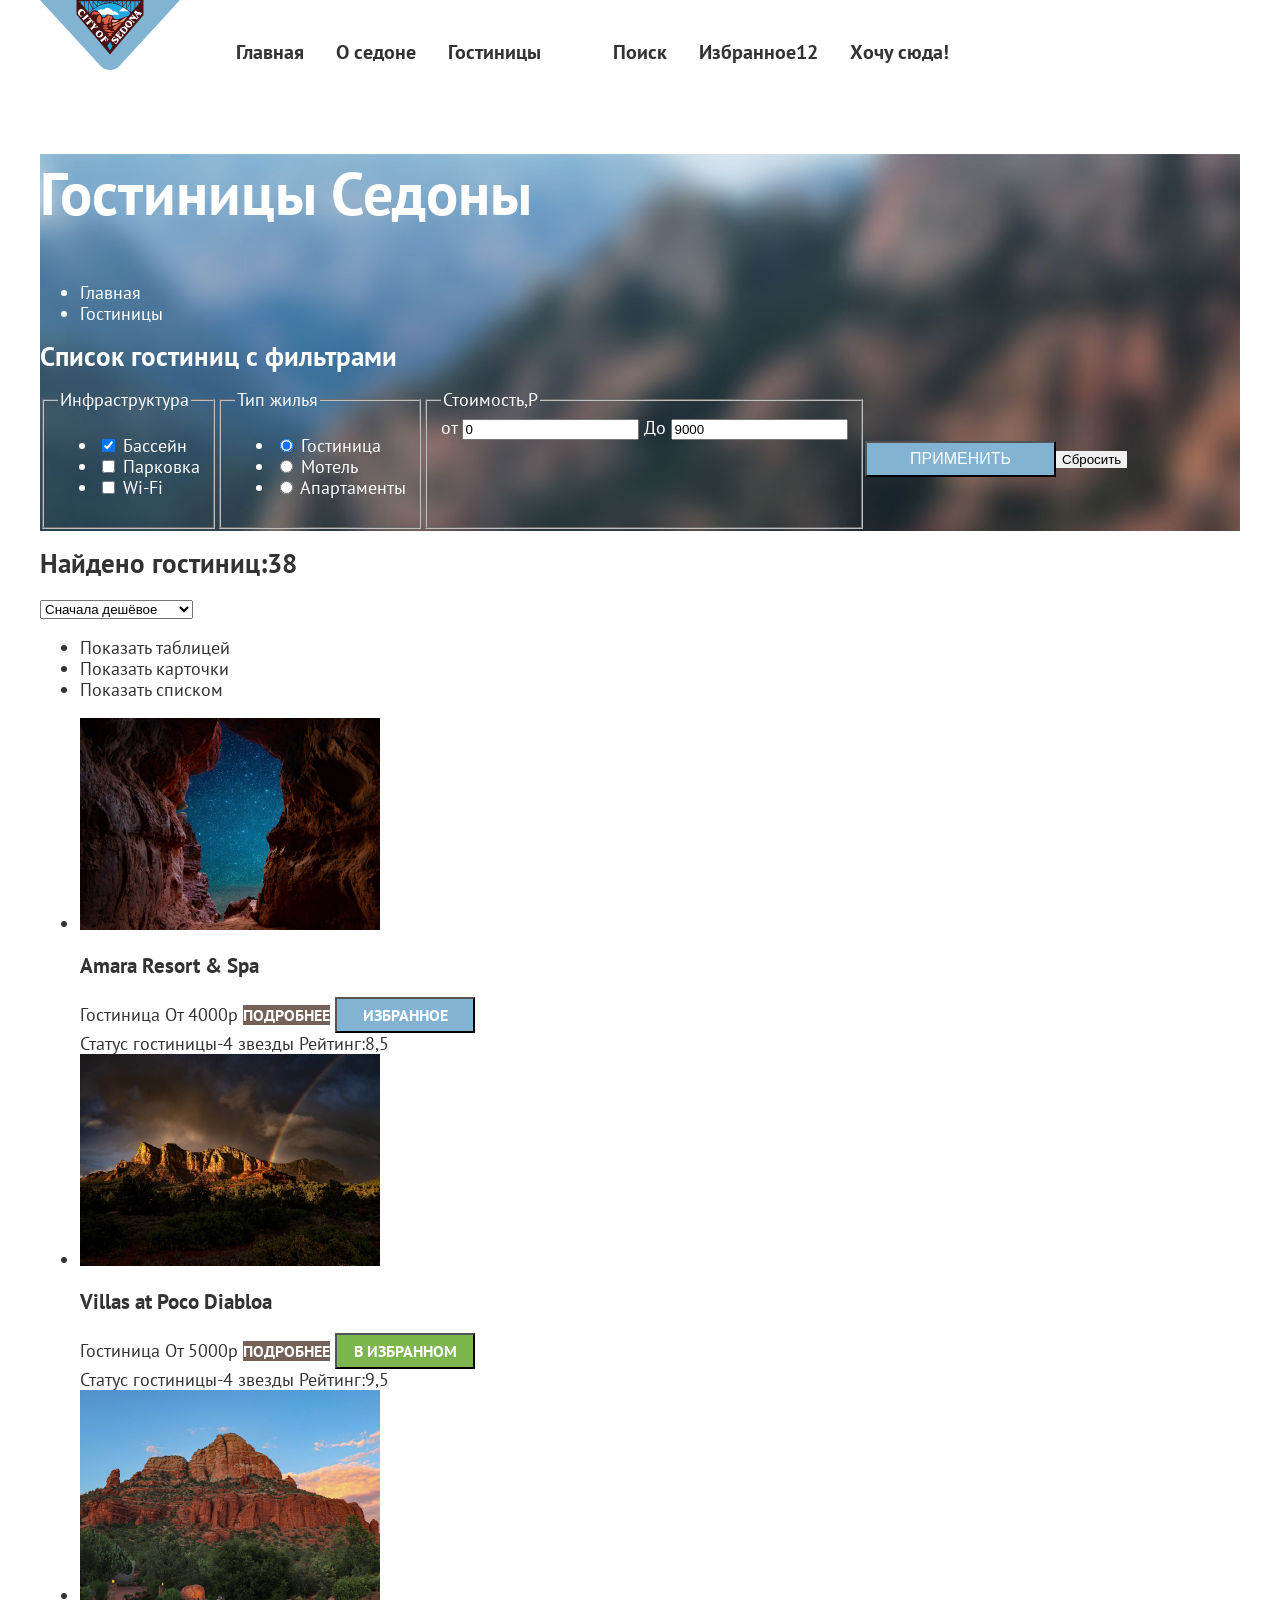
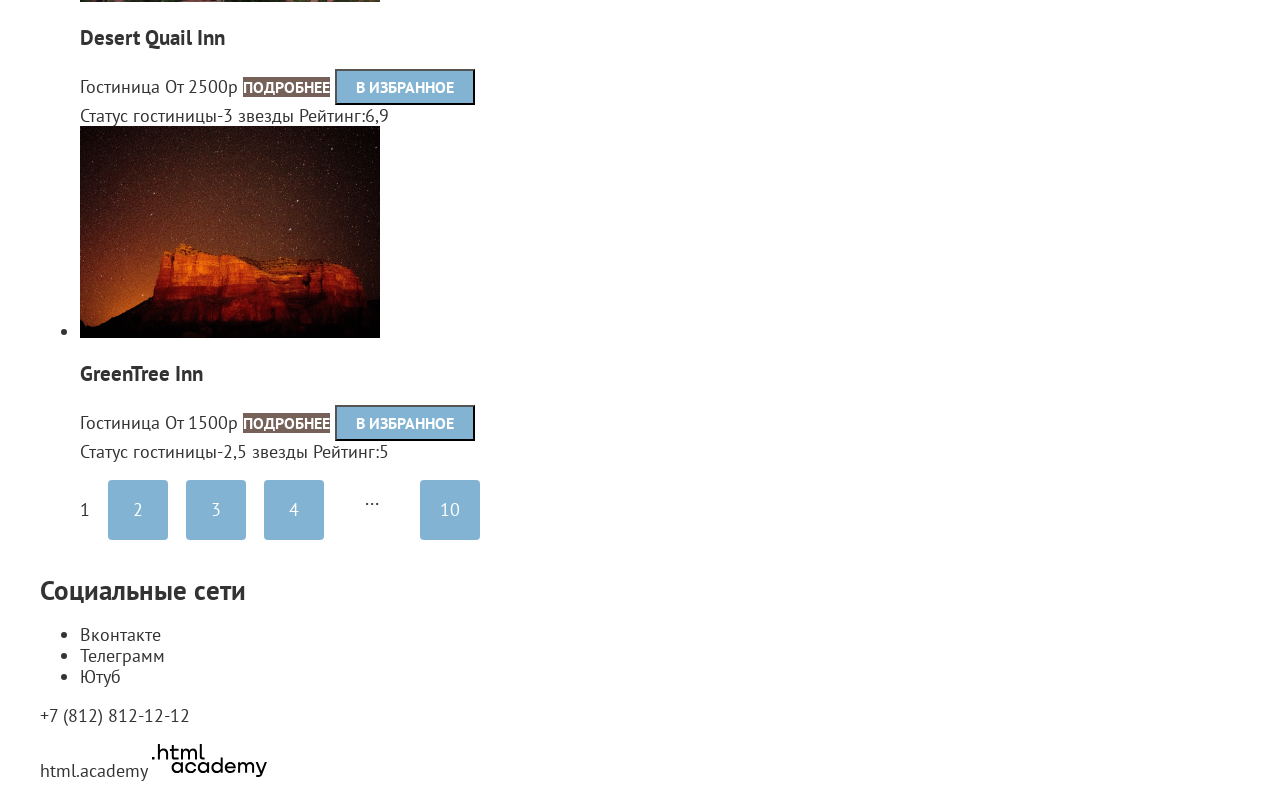
==== catalog.html @ 5d8dec40 "Add files via upload" ====
<!DOCTYPE html>
<html lang="ru">
  <head>
    <meta charset="utf-8">
    <title>HTML Academy: Седона</title>
    <link rel="stylesheet" href="styles/styles.css">
  </head>
  <body>
     <div class="page-container">
    <header class="page-header">
        <nav class="navigation">
        <a class="logo-Sedona" href="index.html">
        <img src="images/logo-Sedona.svg" width="140" height="70" alt="Логотип Седоны">
        </a>
        <ul class="navigation-list">
          <li class="navigation-iterm">
            <a class="navigation-link" href="index.html">Главная</a>
          </li>
          <li class="navigation-iterm">
            <a class="navigation-link" href="about.html">О седоне</a>
          </li>
          <li class="navigation-iterm">
            <a class="navigation-link" href="catalog.html">Гостиницы</a>
          </li>
        </ul>
        <ul class="navigation-list">
          <li class="navigation-iterm">
            <a class="navigation-link" href="#">
              <span class="visually-hidden">Поиск</span>
            </a>
          </li>
          <li class="navigation-iterm">
            <a class="navigation-link" href="#">
              <span class="visually-hidden">Избранное12</span>
            </a>
          </li>
          <li class="navigation-iterm">
            <a href="#" class="button">Хочу сюда!</a>
          </li>
        </ul>
      </nav>
    </header>
    <main class="main-inner main-container">
        <header class="header-inner">
        <section class="catalog-services">
        <h1 class="inner-header-title">Гостиницы Седоны</h1>
        <ul class="breadcrumbs">
          <li class="breadcrumbs-iterm">
            <a class="breadcrumbs-link" href="index.html">
              <span class="visually hidden">Главная</span>
            </a>
          </li>
          <li class="breadcrumbs-iterm">
            <a class="breadcrumbs-link">Гостиницы
            </a>
          </li>
        </ul>
        <h2 class="visually hidden">Список гостиниц с фильтрами</h2>
        <form class="catalog-filters" action="https://echo.htmlacademy.ru/" method="get">
          <fieldset class="catalog-filter-group">
            <legend class="catalog-filer-title">Инфраструктура
            </legend>
            <ul class="catalog-filter-list">
              <li class="catalog-filter-item">
                <label class="control">
                  <input class="control-input" type="checkbox" name="Бассейн" checked>
                  Бассейн
                </label>
              </li>
              <li class="catalog-filter-item">
                <label class="control">
                  <input class="control-input" type="checkbox" name="Парковка">
                  Парковка
                </label>
              </li>
              <li class="catalog-filter-item">
                <label class="control">
                  <input class="control-input" type="checkbox" name="Wi-Fi">
                  Wi-Fi
                </label>
              </li>
            </ul>
          </fieldset>
          <fieldset class="catalog-filter group">
            <legend class="catalog-filer-title">Тип жилья
            </legend>
            <ul class="catalog-filter-list">
              <li class="catalog-filter-item">
                <label class="control">
                  <input class="control-input" type="radio" name="product-group" value="Hotel" checked>
                  Гостиница
                </label>
              </li>
              <li class="catalog-filter-item">
                <label class="control">
                  <input class="control-input" type="radio" name="product-group" value="Motel">
                  Мотель
                </label>
              </li>
              <li class="catalog-filter-item">
                <label class="control">
                  <input class="control-input" type="radio" name="product-group" value="Appart">
                  Апартаменты
                </label>
              </li>
            </ul>
          </fieldset>
          <fieldset class="catalog-filter-group">
            <legend class="catalog-filter-title">Стоимость,Р
            </legend>
            <label class="price-from">от</label>
            <input class="control-input" type="number" name="price-from" id="price-from" value="0">
            <label class="price-to">До</label>
            <input class="control-input" type="number" name="price to" id="price-to" value="9000">
          </fieldset>
          <button class="button-submit" type="submit">Применить</button>
          <button class="button-reset" type="reset">Сбросить</button>
        </form>
        </header>

      </section>
       <section class="name-hotels">
        <h2>Найдено гостиниц:38</h2>
        <select class="select-control">
          <option value="сheap">Сначала дешёвое</option>
          <option value="expensive">Сначала дорогое</option>
          <option value="popular">Сначала популярное</option>
        </select>
        <ul class="sorting-product">
          <li class="sort-product-item">
            <a href="catalog.html?view=tile" class="sort-titlet-button">
              <span class="visually-hidden">Показать таблицей
              </span>
            </a>
          </li>
          <li class="sort-list-item">
            <a href="catalog.html?view=card" class="sort-card-button">
              <span class="visually-hidden">Показать карточки</span>
            </a>
          </li>
          <li class="sort-list-item">
            <a href="catalog.html?view=list" class="sort-list-button">
              <span class="visually-hidden">Показать списком</span>
            </a>
          </li>
        </ul>
        <ul class="seaching-list">
          <li class="hotel-list">
            <a href="#" class="hotel-card-image-link">
              <img src="images/amara-resort-spa.jpg" width="300" height="212" alt="Amara Resort & Spa">
              <h3 class="hotel-name">Amara Resort & Spa</h3>
            </a>
            <span class="type">Гостиница</span>
            <span class="price">От 4000р</span>
            <a href="#" class="button-brown">Подробнее</a>
            <button class="button-blue" type="button">Избранное</button>
            <div class="hotel-card-rating">
              <span class="visually-hidden">Статус гостиницы-4 звезды</span>
              <span class="grade">Рейтинг:8,5</span>
            </div>
          </li>
          <li class="hotel-list">
            <a href="#" class="hotel-image-link">
             <img src="images/villas-at-poco.jpg" width="300" height="212" alt="Villas at Poco Diabloa">
              <h3 class="hotel-name">Villas at Poco Diabloa</h3>
            </a>
            <span class="type">Гостиница</span>
            <span class="price">От 5000р</span>
            <a href="#" class="button-brown">Подробнее</a>
            <button class="button-green" type="button">В избранном</button>
            <div class="hotel-card-rating">
              <span class="visually-hidden">Статус гостиницы-4 звезды</span>
              <span class="grade">Рейтинг:9,5</span>
            </div>
          </li>
          <li class="hotel-list">
            <a href="#" class="hotel-image-link">
              <img src="images/desert-quail.jpg" width="300" height="212" alt="Desert Quail Inn">
              <h3 class="hotel-name">Desert Quail Inn</h3>
            </a>
            <span class="type">Гостиница</span>
            <span class="price">От 2500р</span>
            <a href="#" class="button-brown">Подробнее</a>
            <button class="button-blue" type="button">В избранноe</button>
            <div class="hotel-rating">
              <span class="visually-hidden">Статус гостиницы-3 звезды</span>
              <span class="grade">Рейтинг:6,9</span>
            </div>
          </li>
          <li class="hotel-list">
            <a href="#" class="hotel-image-link">
              <img src="images/greentree.jpg" width="300" height="212" alt="GreenTree Inn">
              <h3 class="hotel-card-name">GreenTree Inn</h3>
            </a>
            <span class="type">Гостиница</span>
            <span class="price">От 1500р</span>
            <a href="#" class="button-brown">Подробнее</a>
            <button class="button-blue" type="button">В избранноe</button>
            <div class="hotel-rating">
              <span class="visually-hidden">Статус гостиницы-2,5 звезды</span>
              <span class="grade">Рейтинг:5</span>
            </div>
          </li>
        </ul>
        <ul class="pagination">
          <li class="pagination-item">
            <a href="#" class="pagination-current">1</a>
          <li class="pagination-item">
            <a href="#" class="pagination-link">2</a>
          </li>
          <li class="pagination-item">
            <a href="#" class="pagination-link">3</a>
          </li>
          <li class="pagination-_item">
            <a href="#" class="pagination-link">4</a>
          </li>
          <li class="pagination-item">
              <span class="pagination-dots">
                ...
              </span>
           <li class="pagination-item">
            <a href="#" class="pagination-link">10</a>
          </li>
        </ul>
      </section>
    </main>
    <footer>
      <section class="social-media">
        <h2 class="visually-hidden">Социальные сети</h2>
        <ul class="social-media-list">
          <li class="social-media-item">
            <a class="button" href="https://vk.com/htmlacademy">
              <span class="visually-hidden">Вконтакте</span>
            </a>
          </li>
          <li class="social-media-item">
            <a class="button" href="https://t.me/htmlacademy">
              <span class="visually-hidden">Телеграмм</span>
            </a>
          </li>
          <li class="social-media-item">
            <a class="button" href="https://www.youtube.com/user/htmlacademyru">
              <span class="visually-hidden">Ютуб</span>
            </a>
          </li>
        </ul>
      </section>
      <a class="phone-number" href="tel:78128121212"> +7 (812) 812-12-12</a>
      <p class="html-academy">
        <a class="htmlacademy-link" href="https://htmlacademy.ru/intensive/htmlcss">html.academy</a>
        <img class="html-academy-logo" src="images/logo-htmlacademy.svg" width="115" height="33" alt="Логотип Академии">
      </p>
       </footer>
    </div>
  </body>
</html>
---- styles/styles.css ----
@font-face {
  font-family: "PT Sans";
  font-style: normal;
  font-weight: 400;
  src: url("../fonts/ptsans-400.woff2") format("woff2");
  font-display: swap;
}

@font-face {
  font-family: "PT Sans";
  font-style: normal;
  font-weight: 700;
  src: url("../fonts/ptsans-700.woff2") format("woff2");
  font-display: swap;
}

html {
  height: 100%;
}

body {
  font-family: "PT Sans", sans-serif;
  font-size: 18px;
  line-height: 21px;
  background-color: #ffffff;
  color: #333333;
  margin: 0;
  display: flex;
  flex-direction: column;
  min-height: 100%;
}

.main-container{
  flex-grow: 1;
}

.page-container {
  display: flex;
  flex-direction: column;
  min-height: 100%;
  width: 1200px;
  margin: 0 auto;
}
.hero-page {
  background-color: #ffffff;
  color: #333333;
  background-position: center;
  padding: 0 70px;
  display: flex;
}

.navigation{
  font-family: "PT Sans", sans-serif;
  font-size: 20px;
  line-height: 24px;
  font-weight: 700;
  color: #333333;
  display: flex;
  width:1200px;
  margin:0 auto;

}


.navigation-list{
display: flex;
list-style:none;
}

.navigation-iterm{
  padding: 20px 16px;

}
.navigation-user{
 display: flex;
  list-style:none;
  width: 340px;
  margin-left: auto;
}


.page-welcome {
  padding-top: 5px;
  min-height: 485px;
  background-image: url("../images/divider.svg"), url("../images/index-background.jpg");
  text-align: center;
  background-repeat: no-repeat, no-repeat;
  background-size: 100% auto, cover;
  background-color:#2d658a;
  background-position: bottom;


}

.advanteges-head {
  font-family: "PT Sans";
  font-size: 30px;
  line-height: 36px;
  font-weight: 700;
  text-align: center;
  text-transform: uppercase;
  color: #333333
}

.advantages-reasons {
  font-family: "PT Sans";
  font-weight: 400;
  font-size: 22px;
  line-height: 26px;
  text-align: center;
  color: #333333
}

.advanteges-item {
  background-color: #68a2ca4d;
  color: #333333;
  display: flex;
  text-align:center;

  list-style: none
}

.advanteges-description {
  font-family: "PT Sans";
  font-weight: 700;
  font-size: 24px;
  line-height: 28px;
  text-transform: uppercase;
  color: #333333
}

.advanteges-description-text {
  font-family: "PT Sans";
  font-weight: 400;
  font-size: 18px;
  line-height: 21px;
  color: #333333;
}

.advanteges-title {
  font-family: "PT Sans";
  font-weight: 700;
  font-size: 24px;
  line-height: 28px;
  color: #ffffff;
  text-transform: uppercase;

}

.advanteges-text {
  font-family: "PT Sans";
  font-weight: 400;
  font-size: 18px;
  line-height: 21px;
  color: #ffffff;

}

.services-list{
  display: flex;
  text-align: center;
  margin:0;
  padding:0;
  list-style: none;
  min-height: 400px;
}

.advanteges-item{
 text-align: center;
}

.advanteges-item-city {
  background-color: #82b3d3;
  color: #ffffff;
  display: flex;
  text-align: center;


}

.advanteges-item-bridge {
  background-color: #82b3d3;
  color: #ffffff;
  display:flex;

}

.advantages-bridge {
  font-family: "PT Sans";
  font-weight: 700;
  font-size: 24px;
  line-height: 28px;
  text-transform: uppercase;
  color: #ffffff;
}

.advantages-bridge-text {
  font-family: "PT Sans";
  font-weight: 400;
  font-size: 24px;
  line-height: 28px;
  color: #ffffff
}

.services-title {
  font-family: "PT Sans";
  font-weight: 700;
  font-size: 30px;
  line-height: 36px;
  text-transform: uppercase;
  text-align: center;
  color: #333333
}

.main-services {
  font-family: "PT Sans";
  font-weight: 400;
  font-size: 22px;
  line-height: 26px;
  text-align: center;
  color: #333333
}

.services-description {
  font-family: "PT Sans";
  font-weight: 700;
  font-size: 24px;
  line-height: 28px;
  text-transform: uppercase;
  color: #333333
}

.services-text {
  font-family: "PT Sans";
  font-weight: 400;
  font-size: 18px;
  line-height: 21px;
  color: #333333;
}

.services-item-house {
  background-color: #83b3d333;
}

.services-item-souvenirs {
  background-color: #83b3d333;
}

.searching-hotel {
  text-align: center;
}

.question {
  font-family: "PT Sans";
  font-weight: 700;
  font-size: 30px;
  line-height: 36px;
  text-transform: uppercase;
  color: #333333
}

.date {
  font-family: "PT Sans";
  font-weight: 400;
  font-size: 22px;
  line-height: 26px;
  text-align: center;
  color: #333333;
}

.button-seacrch-hotel {
  font-family: "PT Sans";
  font-weight: 700;
  font-size: 20px;
  line-height: 36px;
  width: 376px;
  height: 52px;
  text-transform: uppercase;
  background-color: #756157;
  color: #ffffff;
}

.subscribe-to-newsletter {
  background-image: url("../images/subscribe.jpg");
  background-color:#6d8ca0;
  color: #ffffff;
  background-repeat: no-repeat;
  background-size: cover;
  text-align:center;
  min-height: 415px;
  }

  .newsletter{
  font-size: 30px;
  line-height: 36px;
  font-weight: 700;
  text-transform: uppercase;
  color:#ffffff
  }

  .information{
  font-size: 22x;
  line-height: 26px;
  }

  .e-mail{
  font-family: inherit;
  line-height: 24px;
  width: 452px;
  height: 52px;
  }

.subsccribe-button {
  font-family: "PT Sans";
  text-align: center;
  padding: 8px 50px;
  font-weight: 700;
  font-size: 20px;
  line-height: 36px;
  width: 232px;
  height: 52px;
  text-transform: uppercase;
  background-color: #82B3D3;
  color: #ffffff;
}

.inner-header-title{
font-size: 60px;
line-height: 78px;

}

.catalog-filters {
  display:flex;
}

.header-inner {
  color: #ffffff;
  background-color: #615048;
  background-image: url("../images/inner-catalog.jpg");
  background-repeat: no-repeat;
  background-size: cover;
  min-height: 377px;

  .button-submit{
  background-color:#82b3d3;
  color:#ffffff;
  text-transform: uppercase;
  width:191px;
  height:36px;
  font-size:16px;
  line-height:20px;
  align-self: center;
  padding: 50 8px;
  }
.button-reset{
  border: none;
  align-self: center
}
}
.button-want {
  font-family: "PT Sans";
  text-align: center;
  font-weight: 700;
  font-size: 16px;
  line-height: 20px;
  text-transform: uppercase;
  background-color: #756157;
  color: #ffffff;

}

.button-brown {
  font-family: "PT Sans";
  text-align: center;
  font-weight: 700;
  font-size: 16px;
  line-height: 20px;
  width: 140px;
  height: 36px;
  text-transform: uppercase;
  background-color: #756157;
  color: #ffffff;
}

.button-blue {
  font-family: "PT Sans";
  text-align: center;
  font-weight: 700;
  font-size: 16px;
  line-height: 20px;
  width: 140px;
  height: 36px;
  text-transform: uppercase;
  background-color: #82B3D3;
  color: #ffffff;
}

.button-green {
  font-family: "PT Sans";
  text-align: center;
  font-weight: 700;
  font-size: 16px;
  line-height: 20px;
  width: 140px;
  height: 36px;
  text-transform: uppercase;
  background-color: #7DB54F;
  color: #ffffff;
}
.pagination {
  display: flex;
  width: 400px;
  justify-content: space-between;
  list-style:none;
}
.pagination-link {
  color: #ffffff;
  background-color: #82b3d3;
  text-decoration: none;
  text-align: center;
  width: 60px;
  height: 60px;
  display: block;
  box-sizing: border-box;
  line-height: 60px;
  border-radius:4px;

 }

 .pagination-current{
  background-color:f2f2f2;
  text-align: center;
  box-sizing: border-box;
  line-height: 60px;
  border-radius:4px;

 }

.pagination-dots {
  text-align: center;
  display: block;
  box-sizing: border-box;
  width: 60px;
  height: 60px;
  font-size: 20px;
  line-height:36px;
}

a {
  color: inherit;
  text-decoration: none
}
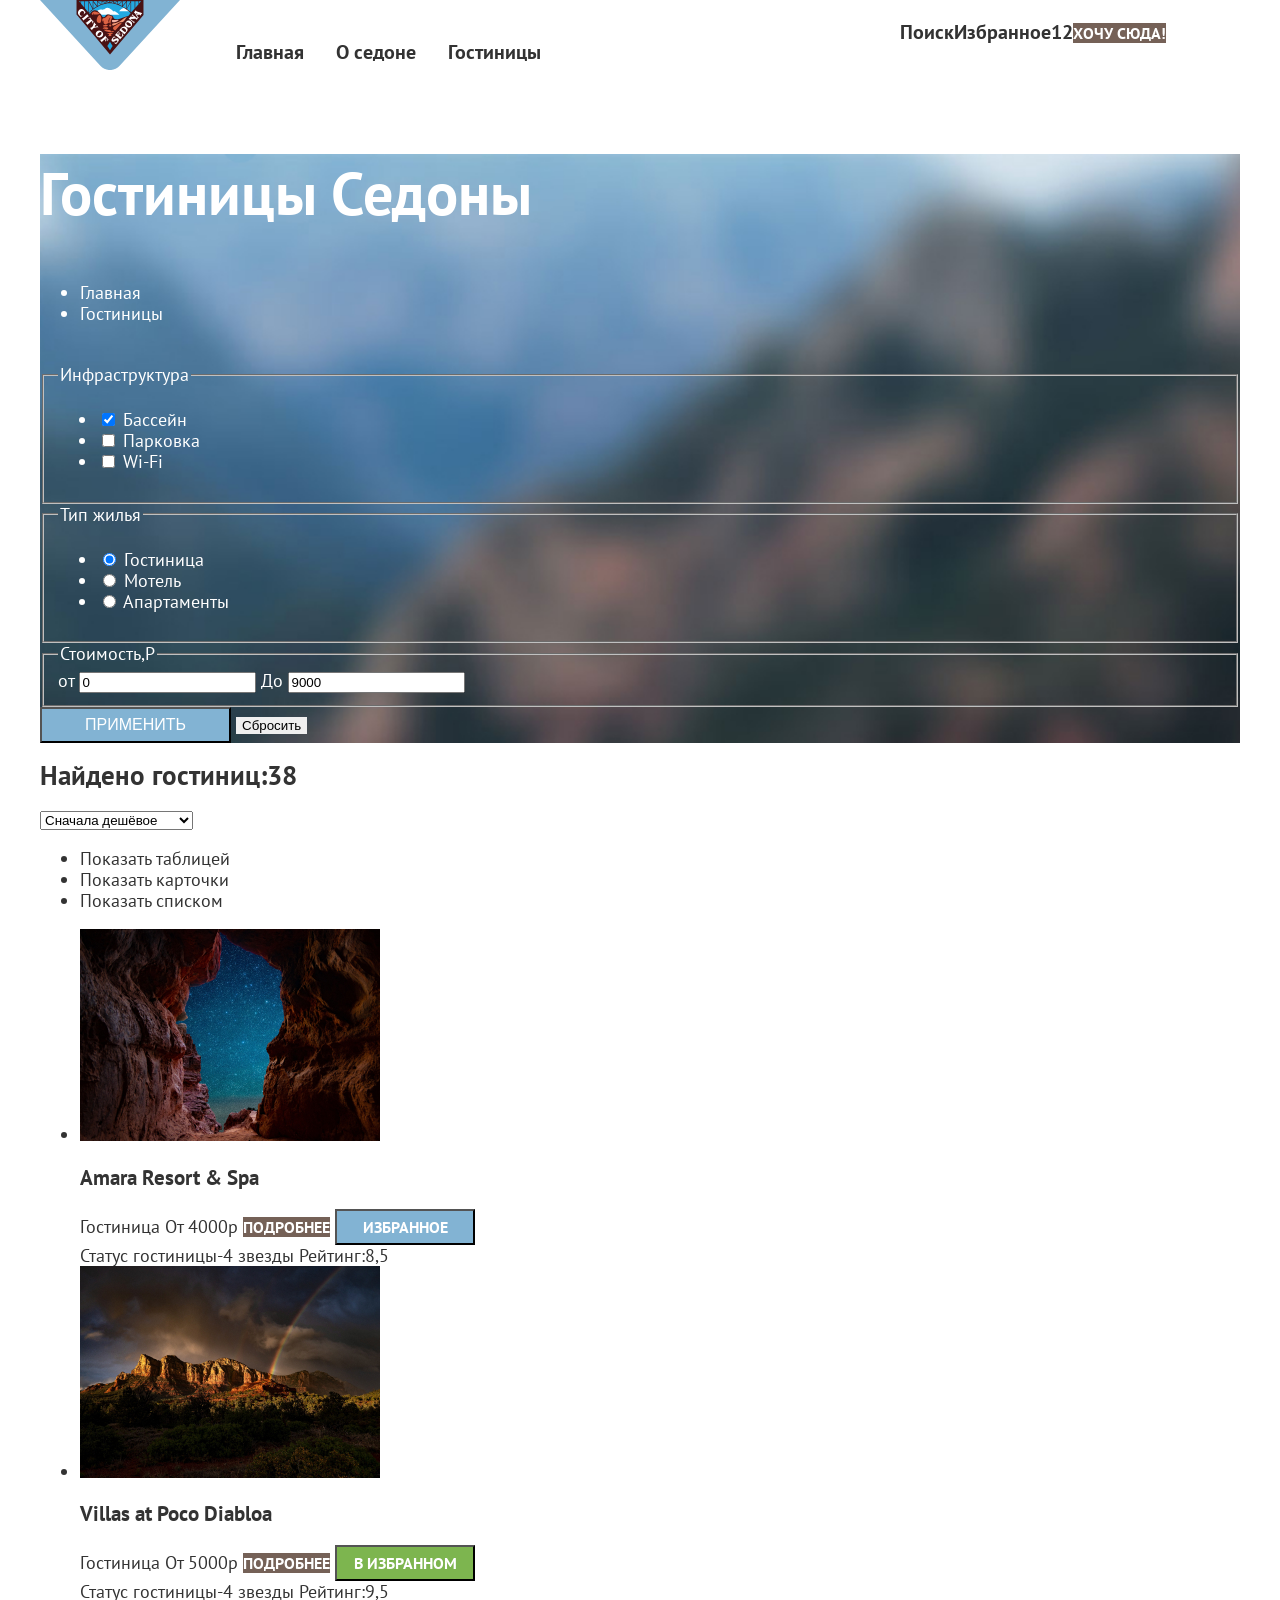
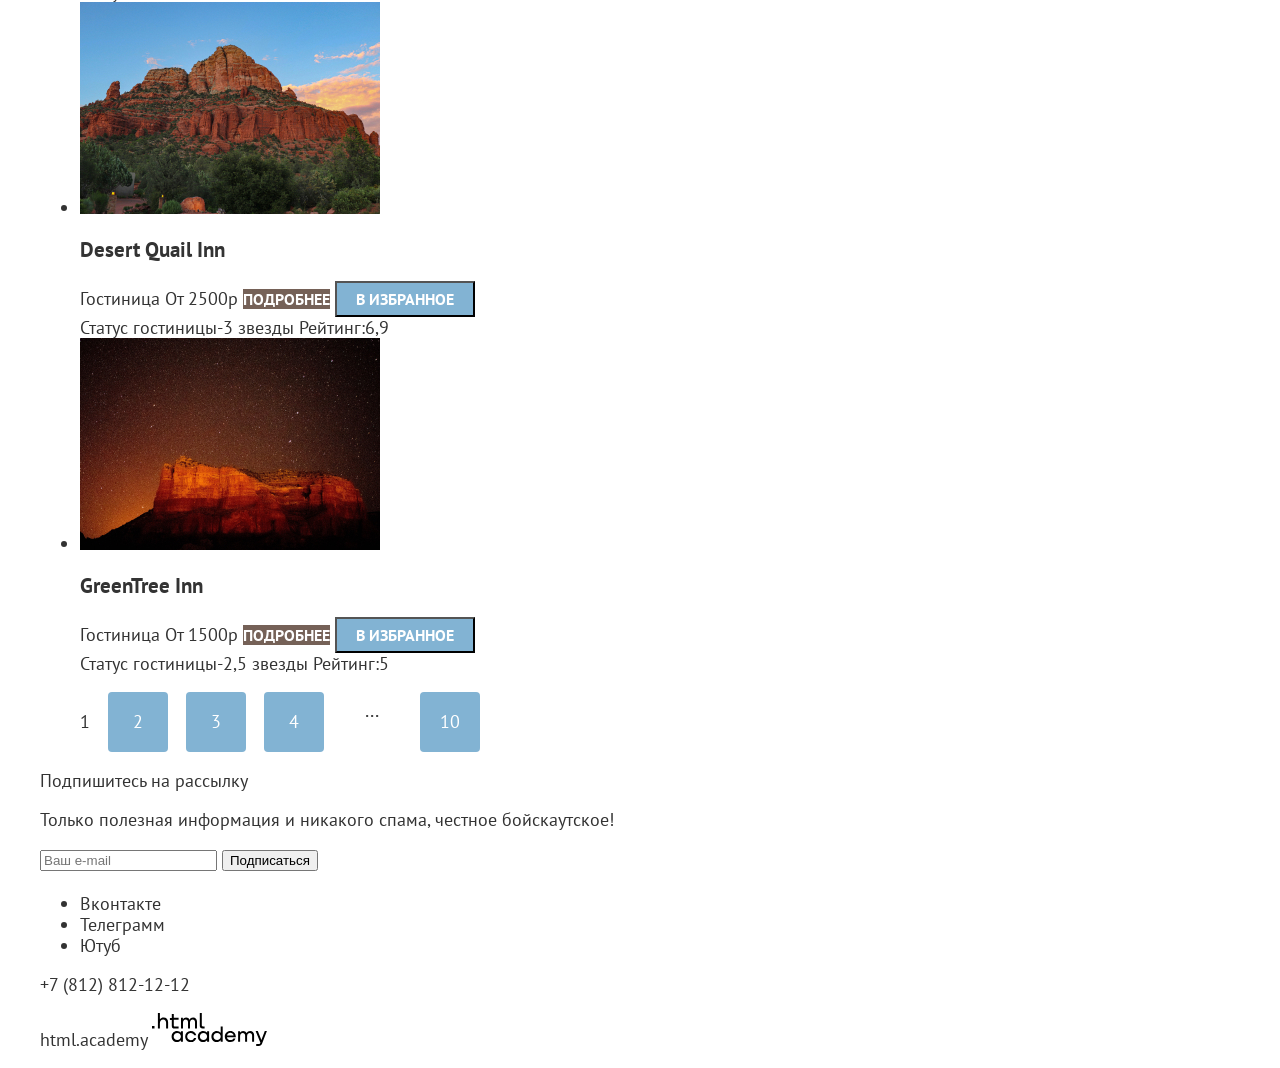
==== commit d5b5958d: "продолжает работу с сетками" ====
--- a/catalog.html
+++ b/catalog.html
@@ -9,7 +9,7 @@
      <div class="page-container">
     <header class="page-header">
         <nav class="navigation">
-        <a class="logo-Sedona" href="index.html">
+        <a class="logo" href="index.html">
         <img src="images/logo-Sedona.svg" width="140" height="70" alt="Логотип Седоны">
         </a>
         <ul class="navigation-list">
@@ -22,25 +22,23 @@
           <li class="navigation-iterm">
             <a class="navigation-link" href="catalog.html">Гостиницы</a>
           </li>
-        </ul>
-        <ul class="navigation-list">
-          <li class="navigation-iterm">
-            <a class="navigation-link" href="#">
-              <span class="visually-hidden">Поиск</span>
-            </a>
-          </li>
-          <li class="navigation-iterm">
+          </ul>
+          <ul class="navigation-user">
+         <li class="navigation-user-iterm">
+        <a class="navigation-user-iterm" href="#"></a>
+        <span class="visually-hidden">Поиск</span>
+        </li>
+          <li class="navigation-list-user">
             <a class="navigation-link" href="#">
               <span class="visually-hidden">Избранное12</span>
             </a>
-          </li>
-          <li class="navigation-iterm">
-            <a href="#" class="button">Хочу сюда!</a>
+           <li class="navigation-user-iterm">
+            <a href="#"  class="button-want">Хочу сюда!</a>
           </li>
         </ul>
       </nav>
     </header>
-    <main class="main-inner main-container">
+    <main class="main-container">
         <header class="header-inner">
         <section class="catalog-services">
         <h1 class="inner-header-title">Гостиницы Седоны</h1>
@@ -55,9 +53,10 @@
             </a>
           </li>
         </ul>
-        <h2 class="visually hidden">Список гостиниц с фильтрами</h2>
-        <form class="catalog-filters" action="https://echo.htmlacademy.ru/" method="get">
-          <fieldset class="catalog-filter-group">
+        <form class="catalog-filters" action="https://echo.htmlacademy.ru/" method="get"></form>
+        <h2 class="visually hidden"></h2>
+        <div class="filter-service">
+           <fieldset class="catalog-filter-group">
             <legend class="catalog-filer-title">Инфраструктура
             </legend>
             <ul class="catalog-filter-list">
@@ -105,7 +104,9 @@
               </li>
             </ul>
           </fieldset>
-          <fieldset class="catalog-filter-group">
+          </div>
+          <div class="filter-price">
+          <fieldset class="filter-price">
             <legend class="catalog-filter-title">Стоимость,Р
             </legend>
             <label class="price-from">от</label>
@@ -113,13 +114,14 @@
             <label class="price-to">До</label>
             <input class="control-input" type="number" name="price to" id="price-to" value="9000">
           </fieldset>
+          </div>
           <button class="button-submit" type="submit">Применить</button>
           <button class="button-reset" type="reset">Сбросить</button>
         </form>
         </header>
-
       </section>
        <section class="name-hotels">
+        <div class="sorting">
         <h2>Найдено гостиниц:38</h2>
         <select class="select-control">
           <option value="сheap">Сначала дешёвое</option>
@@ -144,8 +146,9 @@
             </a>
           </li>
         </ul>
+        </div>
         <ul class="seaching-list">
-          <li class="hotel-list">
+          <li class="hotel">
             <a href="#" class="hotel-card-image-link">
               <img src="images/amara-resort-spa.jpg" width="300" height="212" alt="Amara Resort & Spa">
               <h3 class="hotel-name">Amara Resort & Spa</h3>
@@ -159,7 +162,7 @@
               <span class="grade">Рейтинг:8,5</span>
             </div>
           </li>
-          <li class="hotel-list">
+          <li class="hotel">
             <a href="#" class="hotel-image-link">
              <img src="images/villas-at-poco.jpg" width="300" height="212" alt="Villas at Poco Diabloa">
               <h3 class="hotel-name">Villas at Poco Diabloa</h3>
@@ -173,7 +176,7 @@
               <span class="grade">Рейтинг:9,5</span>
             </div>
           </li>
-          <li class="hotel-list">
+          <li class="hotel">
             <a href="#" class="hotel-image-link">
               <img src="images/desert-quail.jpg" width="300" height="212" alt="Desert Quail Inn">
               <h3 class="hotel-name">Desert Quail Inn</h3>
@@ -187,7 +190,7 @@
               <span class="grade">Рейтинг:6,9</span>
             </div>
           </li>
-          <li class="hotel-list">
+          <li class="hotel">
             <a href="#" class="hotel-image-link">
               <img src="images/greentree.jpg" width="300" height="212" alt="GreenTree Inn">
               <h3 class="hotel-card-name">GreenTree Inn</h3>
@@ -223,25 +226,39 @@
           </li>
         </ul>
       </section>
-    </main>
-    <footer>
+         <section class="mail-catalog">
+         <p class="catalog-newsletter">
+            Подпишитесь на рассылку
+          </p>
+          <p class="section-text mailing-description-catalog">
+            Только полезная информация и никакого спама, честное бойскаутское!
+            </p>
+            <form class="subscribe-form-newslatter" action="https://echo.htmlacademy.ru/" method="post">
+            <label class="visually-hidden" for="subscribe-email"></label>
+            <input class="subscribe-email" id="subscribe-email" type="email" name="subscribe-email"
+              placeholder="Ваш e-mail" required>
+            <button class="subscribe-button-blue" type="submit">Подписаться</button>
+          </form>
+        </section>
+      </main>
+      <footer class="footer-container">
       <section class="social-media">
-        <h2 class="visually-hidden">Социальные сети</h2>
+        <h2 class="visually-hidden"></h2>
         <ul class="social-media-list">
           <li class="social-media-item">
-            <a class="button" href="https://vk.com/htmlacademy">
-              <span class="visually-hidden">Вконтакте</span>
+            <a href="https://vk.com/htmlacademy">
+            <span class="visually-hidden"> Вконтакте</span>
             </a>
           </li>
           <li class="social-media-item">
-            <a class="button" href="https://t.me/htmlacademy">
+            <a href="https://t.me/htmlacademy">
               <span class="visually-hidden">Телеграмм</span>
             </a>
           </li>
           <li class="social-media-item">
-            <a class="button" href="https://www.youtube.com/user/htmlacademyru">
+          <a href="https://www.youtube.com/user/htmlacademyru">
               <span class="visually-hidden">Ютуб</span>
-            </a>
+              </a>
           </li>
         </ul>
       </section>
@@ -250,7 +267,7 @@
         <a class="htmlacademy-link" href="https://htmlacademy.ru/intensive/htmlcss">html.academy</a>
         <img class="html-academy-logo" src="images/logo-htmlacademy.svg" width="115" height="33" alt="Логотип Академии">
       </p>
-       </footer>
+    </footer>
     </div>
-  </body>
-</html>
+    </body>
+    </html>
--- a/styles/styles.css
+++ b/styles/styles.css
@@ -25,9 +25,7 @@
   background-color: #ffffff;
   color: #333333;
   margin: 0;
-  display: flex;
-  flex-direction: column;
-  min-height: 100%;
+  height: 100%;
 }
 
 .main-container{
@@ -46,7 +44,7 @@
   color: #333333;
   background-position: center;
   padding: 0 70px;
-  display: flex;
+
 }
 
 .navigation{
@@ -56,7 +54,6 @@
   font-weight: 700;
   color: #333333;
   display: flex;
-  width:1200px;
   margin:0 auto;
 
 }
@@ -238,12 +235,15 @@
   color: #333333;
 }
 
-.services-item-house {
-  background-color: #83b3d333;
-}
-
-.services-item-souvenirs {
-  background-color: #83b3d333;
+.services-list li:nth-child(1){
+background-color:#83b3d333
+}
+.services-list li:nth-child(2){
+background-color:#ffffff
+}
+
+.services-list li:nth-child(3){
+background-color:#83b3d333
 }
 
 .searching-hotel {
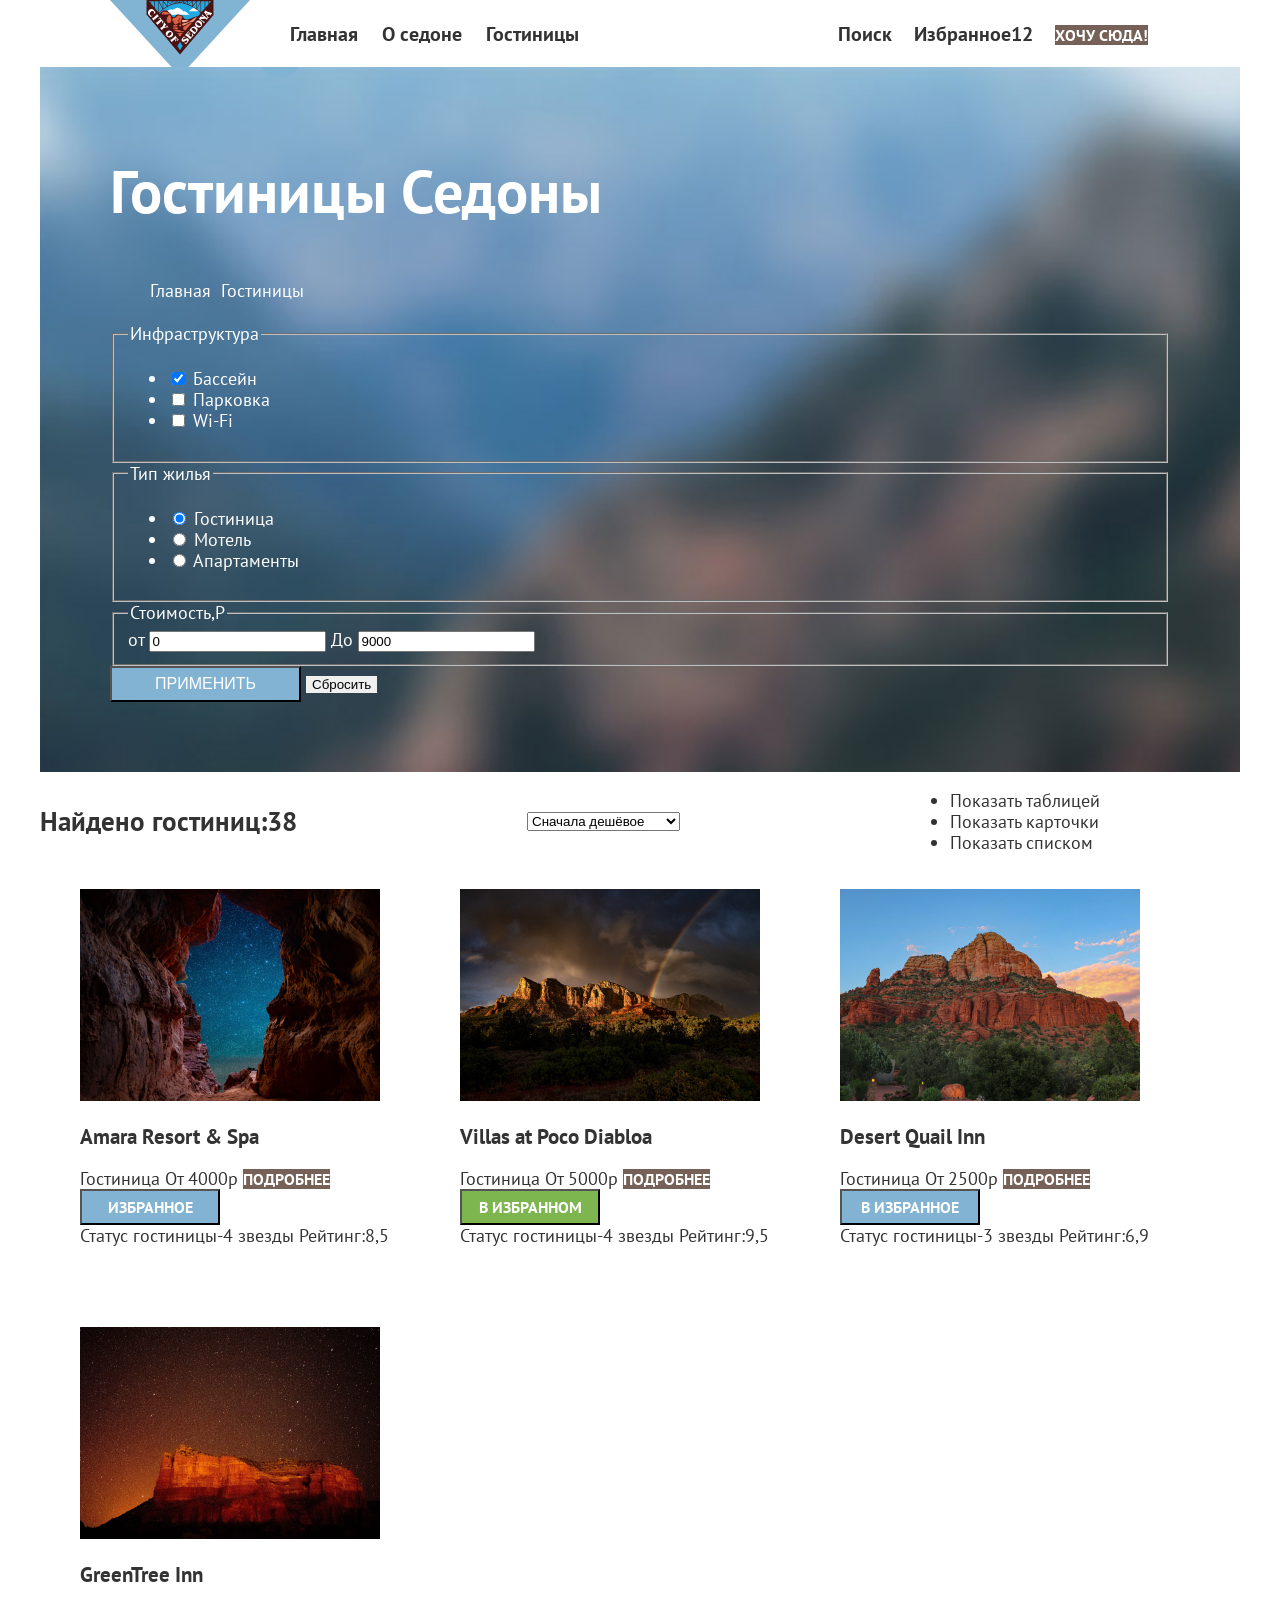
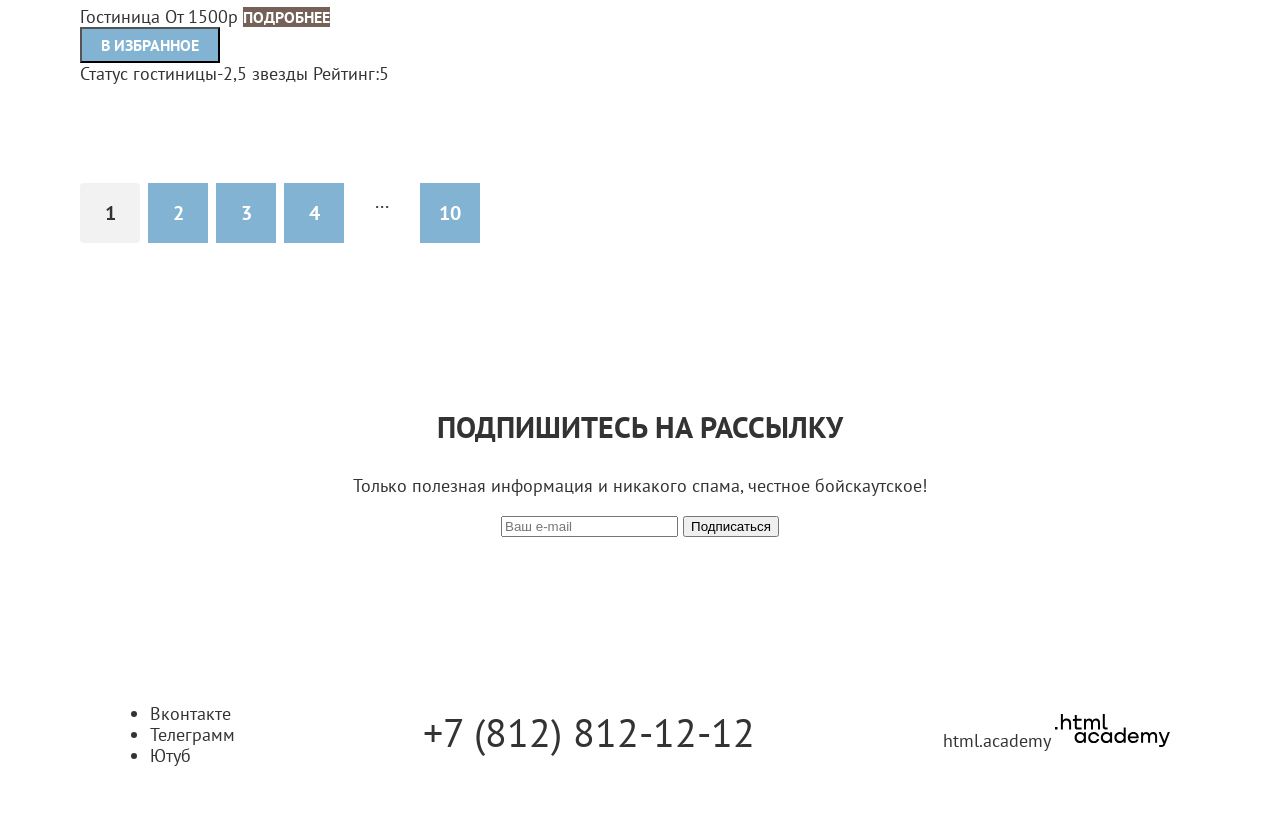
==== commit f212c6b8: "Продолжает работу по сеткам (флексы)" ====
--- a/catalog.html
+++ b/catalog.html
@@ -7,8 +7,8 @@
   </head>
   <body>
      <div class="page-container">
-    <header class="page-header">
-        <nav class="navigation">
+    <header class="hero-page">
+           <nav class="navigation">
         <a class="logo" href="index.html">
         <img src="images/logo-Sedona.svg" width="140" height="70" alt="Логотип Седоны">
         </a>
@@ -25,7 +25,7 @@
           </ul>
           <ul class="navigation-user">
          <li class="navigation-user-iterm">
-        <a class="navigation-user-iterm" href="#"></a>
+        <a class="navigation-user-iterm-link" href="#"></a>
         <span class="visually-hidden">Поиск</span>
         </li>
           <li class="navigation-list-user">
@@ -34,7 +34,7 @@
             </a>
            <li class="navigation-user-iterm">
             <a href="#"  class="button-want">Хочу сюда!</a>
-          </li>
+        </li>
         </ul>
       </nav>
     </header>
@@ -53,26 +53,25 @@
             </a>
           </li>
         </ul>
-        <form class="catalog-filters" action="https://echo.htmlacademy.ru/" method="get"></form>
+        <form class="catalog-filters" action="https://echo.htmlacademy.ru/" method="get">
         <h2 class="visually hidden"></h2>
-        <div class="filter-service">
-           <fieldset class="catalog-filter-group">
+           <fieldset class="infrastructyre-filter">
             <legend class="catalog-filer-title">Инфраструктура
             </legend>
-            <ul class="catalog-filter-list">
-              <li class="catalog-filter-item">
+            <ul class="infrastructyre-list">
+              <li class="infrastructyre-item">
                 <label class="control">
                   <input class="control-input" type="checkbox" name="Бассейн" checked>
                   Бассейн
                 </label>
               </li>
-              <li class="catalog-filter-item">
+              <li class="infrastructyre-item">
                 <label class="control">
                   <input class="control-input" type="checkbox" name="Парковка">
                   Парковка
                 </label>
               </li>
-              <li class="catalog-filter-item">
+              <li class="infrastructyre-item">
                 <label class="control">
                   <input class="control-input" type="checkbox" name="Wi-Fi">
                   Wi-Fi
@@ -80,23 +79,23 @@
               </li>
             </ul>
           </fieldset>
-          <fieldset class="catalog-filter group">
+          <fieldset class="housing-filter">
             <legend class="catalog-filer-title">Тип жилья
             </legend>
-            <ul class="catalog-filter-list">
-              <li class="catalog-filter-item">
+            <ul class="housing-list">
+              <li class="housing-item">
                 <label class="control">
                   <input class="control-input" type="radio" name="product-group" value="Hotel" checked>
                   Гостиница
                 </label>
               </li>
-              <li class="catalog-filter-item">
+              <li class="housing-item">
                 <label class="control">
                   <input class="control-input" type="radio" name="product-group" value="Motel">
                   Мотель
                 </label>
               </li>
-              <li class="catalog-filter-item">
+              <li class="housing-item">
                 <label class="control">
                   <input class="control-input" type="radio" name="product-group" value="Appart">
                   Апартаменты
@@ -104,25 +103,24 @@
               </li>
             </ul>
           </fieldset>
-          </div>
-          <div class="filter-price">
-          <fieldset class="filter-price">
+            <fieldset class="price-filter">
             <legend class="catalog-filter-title">Стоимость,Р
             </legend>
             <label class="price-from">от</label>
-            <input class="control-input" type="number" name="price-from" id="price-from" value="0">
+            <input class="control-input-from" type="number" name="price-from" id="price-from" value="0">
             <label class="price-to">До</label>
-            <input class="control-input" type="number" name="price to" id="price-to" value="9000">
+            <input class="control-input-to" type="number" name="price to" id="price-to" value="9000">
           </fieldset>
-          </div>
+          <div>
           <button class="button-submit" type="submit">Применить</button>
           <button class="button-reset" type="reset">Сбросить</button>
-        </form>
-        </header>
+          </div>
+         </form>
+       </header>
       </section>
        <section class="name-hotels">
         <div class="sorting">
-        <h2>Найдено гостиниц:38</h2>
+        <h2 class="found-hotels">Найдено гостиниц:38</h2>
         <select class="select-control">
           <option value="сheap">Сначала дешёвое</option>
           <option value="expensive">Сначала дорогое</option>
@@ -130,18 +128,18 @@
         </select>
         <ul class="sorting-product">
           <li class="sort-product-item">
-            <a href="catalog.html?view=tile" class="sort-titlet-button">
+            <a href="catalog.html?view=tile" class="sort-link">
               <span class="visually-hidden">Показать таблицей
               </span>
             </a>
           </li>
           <li class="sort-list-item">
-            <a href="catalog.html?view=card" class="sort-card-button">
+            <a href="catalog.html?view=card" class="sort-link">
               <span class="visually-hidden">Показать карточки</span>
             </a>
           </li>
           <li class="sort-list-item">
-            <a href="catalog.html?view=list" class="sort-list-button">
+            <a href="catalog.html?view=list" class="sort-link">
               <span class="visually-hidden">Показать списком</span>
             </a>
           </li>
--- a/styles/styles.css
+++ b/styles/styles.css
@@ -35,15 +35,22 @@
 .page-container {
   display: flex;
   flex-direction: column;
-  min-height: 100%;
+  height: 100%;
   width: 1200px;
   margin: 0 auto;
 }
+
 .hero-page {
   background-color: #ffffff;
   color: #333333;
   background-position: center;
   padding: 0 70px;
+  align-items: center
+}
+
+a.logo{
+display: block;
+margin-bottom: -8px;
 
 }
 
@@ -53,26 +60,43 @@
   line-height: 24px;
   font-weight: 700;
   color: #333333;
-  display: flex;
-  margin:0 auto;
-
-}
-
+  display:flex;
+  justify-content: space-between;
+  align-items: center;
+  }
 
 .navigation-list{
-display: flex;
-list-style:none;
-}
+display:flex;
+flex-wrap: wrap;
+list-style: none;
+margin: 0;
+padding: 0;
+justify-content: flex-start;
+width:510px
+
+}
+
+.navigation-user{
+  display: flex;
+  list-style:none;
+  margin-left: auto;
+  flex-wrap: wrap;
+  margin: 0;
+  padding: 0;
+  align-items: center;
+
+}
+
 
 .navigation-iterm{
-  padding: 20px 16px;
-
-}
-.navigation-user{
- display: flex;
-  list-style:none;
-  width: 340px;
-  margin-left: auto;
+margin:0;
+padding: 20px 12px;
+}
+
+.navigation-user-iterm{
+padding: 20px 22px;
+margin:0
+
 }
 
 
@@ -96,7 +120,8 @@
   font-weight: 700;
   text-align: center;
   text-transform: uppercase;
-  color: #333333
+  color: #333333;
+  margin:0
 }
 
 .advantages-reasons {
@@ -105,16 +130,30 @@
   font-size: 22px;
   line-height: 26px;
   text-align: center;
-  color: #333333
-}
+  color: #333333;
+
+}
+
+.advanteges-list{
+  margin:0;
+  padding-left:0;
+  display:flex;
+  flex-wrap: wrap;
+
+  }
 
 .advanteges-item {
-  background-color: #68a2ca4d;
-  color: #333333;
-  display: flex;
+  background-color:#68a2ca4d;
+  color:#333333;
+  width:400px;
+  height: 385px;
   text-align:center;
-
-  list-style: none
+  list-style: none;
+
+}
+
+.city-sedona{
+  width:400px
 }
 
 .advanteges-description {
@@ -159,20 +198,24 @@
   margin:0;
   padding:0;
   list-style: none;
-  min-height: 400px;
+  min-height: 385px;
+  flex-wrap: wrap;
+}
+
+.services-item{
+  width:400px
 }
 
 .advanteges-item{
  text-align: center;
 }
 
+
 .advanteges-item-city {
   background-color: #82b3d3;
   color: #ffffff;
   display: flex;
   text-align: center;
-
-
 }
 
 .advanteges-item-bridge {
@@ -256,7 +299,17 @@
   font-size: 30px;
   line-height: 36px;
   text-transform: uppercase;
-  color: #333333
+  color: #333333;
+  margin:0
+}
+
+.catalog-newsletter{
+  font-family: "PT Sans";
+  font-weight: 700;
+  font-size: 30px;
+  line-height: 36px;
+  text-transform: uppercase;
+  color: #333333;
 }
 
 .date {
@@ -268,6 +321,16 @@
   color: #333333;
 }
 
+.mail-catalog{
+  text-align: center;
+  padding-top:96px;
+  padding-right:258px;
+  padding-bottom: 104px;
+  padding-left: 258px;
+  max-height:415px
+}
+
+
 .button-seacrch-hotel {
   font-family: "PT Sans";
   font-weight: 700;
@@ -278,6 +341,7 @@
   text-transform: uppercase;
   background-color: #756157;
   color: #ffffff;
+  margin-top: 50px;
 }
 
 .subscribe-to-newsletter {
@@ -287,9 +351,30 @@
   background-repeat: no-repeat;
   background-size: cover;
   text-align:center;
-  min-height: 415px;
-  }
-
+  min-height: 415px;}
+
+.title-newslatter {
+  gap:20px;
+  padding: 0;
+  font-size: 30px;
+  line-height: 36px;
+  font-weight: 700;
+  text-transform: uppercase;
+  margin-bottom:20px
+}
+.information-newslatter{
+  margin:0 auto;
+  padding:0;
+  width: 475px;
+  font-size: 22px;
+  line-height: 26px;
+  text-align: center;
+}
+
+  .interes{
+    text-align: center;
+    padding: 96px 304px
+  }
   .newsletter{
   font-size: 30px;
   line-height: 36px;
@@ -327,11 +412,20 @@
 .inner-header-title{
 font-size: 60px;
 line-height: 78px;
-
-}
-
-.catalog-filters {
+}
+
+.breadcrumbs{
+  display: flex;
+  list-style: none;
+  gap:10px
+}
+
+.filter-service{
   display:flex;
+}
+
+.filter-price{
+  display:flex
 }
 
 .header-inner {
@@ -341,6 +435,11 @@
   background-repeat: no-repeat;
   background-size: cover;
   min-height: 377px;
+  padding-top:35px;
+  padding-bottom:70px;
+  padding-right:70px;
+  padding-left:70px
+}
 
   .button-submit{
   background-color:#82b3d3;
@@ -357,10 +456,11 @@
   border: none;
   align-self: center
 }
-}
+
 .button-want {
   font-family: "PT Sans";
   text-align: center;
+  width: 160px;
   font-weight: 700;
   font-size: 16px;
   line-height: 20px;
@@ -413,27 +513,37 @@
   width: 400px;
   justify-content: space-between;
   list-style:none;
+  align-items: center;
+  margin-bottom:40px
 }
 .pagination-link {
   color: #ffffff;
   background-color: #82b3d3;
   text-decoration: none;
   text-align: center;
+  font-size: 20px;
   width: 60px;
   height: 60px;
   display: block;
   box-sizing: border-box;
+  font-weight: 700;
+  align-items: center;
+  line-height: 60px
+
+ }
+
+ .pagination-current{
+   display: block;
+  background-color:#f2f2f2;
+  text-align: center;
+  box-sizing: border-box;
+  width: 60px;
+  height: 60px;
+  border-radius:4px;
+  font-weight: 700;
+  font-size: 20px;
+  align-items: center;
   line-height: 60px;
-  border-radius:4px;
-
- }
-
- .pagination-current{
-  background-color:f2f2f2;
-  text-align: center;
-  box-sizing: border-box;
-  line-height: 60px;
-  border-radius:4px;
 
  }
 
@@ -451,3 +561,39 @@
   color: inherit;
   text-decoration: none
 }
+
+.sorting{
+  display:flex;
+  align-items: center;
+  justify-content: space-between;
+  width:1060px;
+
+}
+
+.seaching-list{
+  display:flex;
+  flex-wrap: wrap;
+  list-style:none;
+}
+
+.hotel{
+  width: 380px;
+  height: 438px;
+  gap: 20px
+}
+.footer-container{
+  display: flex;
+  justify-content: space-between;
+  padding-top:40px;
+  padding-right:70px;
+  padding-bottom: 30px;
+  padding-left: 70px;
+  align-items: center;
+}
+.phone-number{
+  font-family: "PT Sans", sans-serif;
+  font-size: 40px;
+  line-height:40px;
+  color: #333333;
+
+}
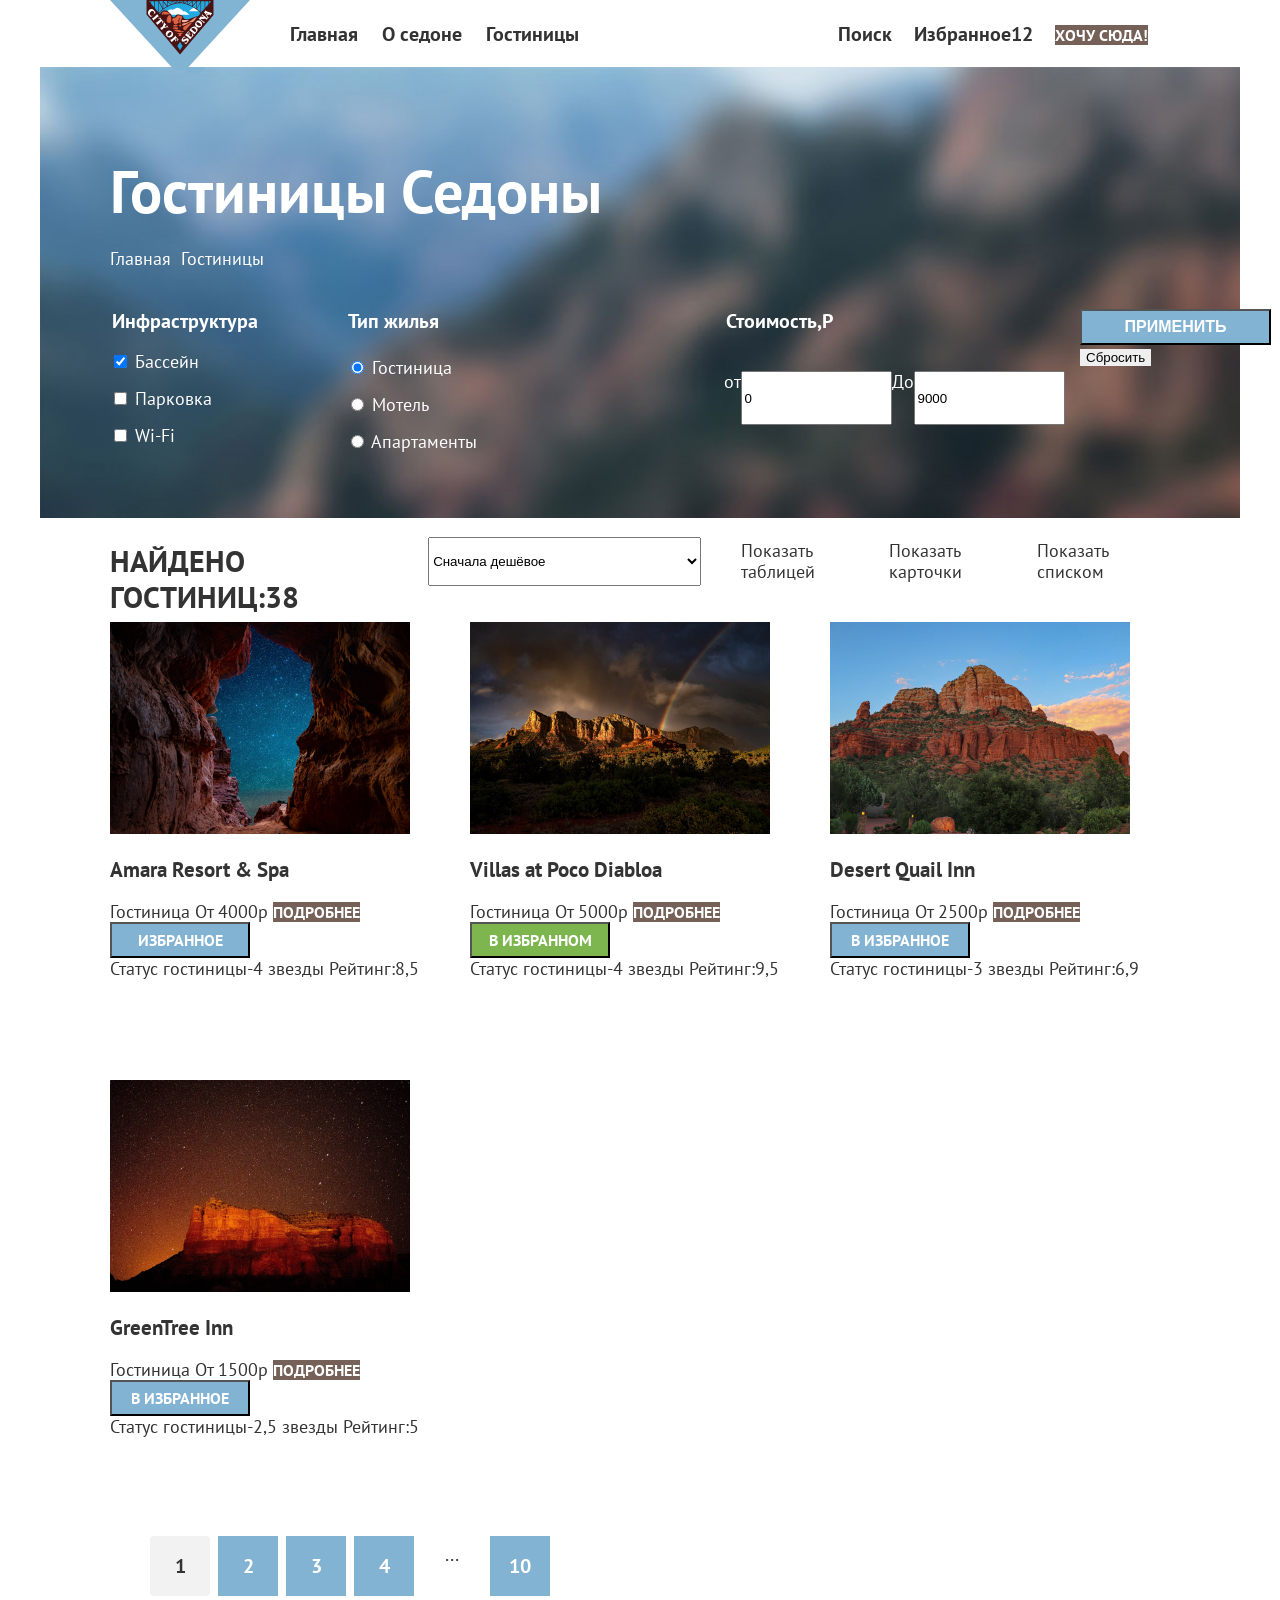
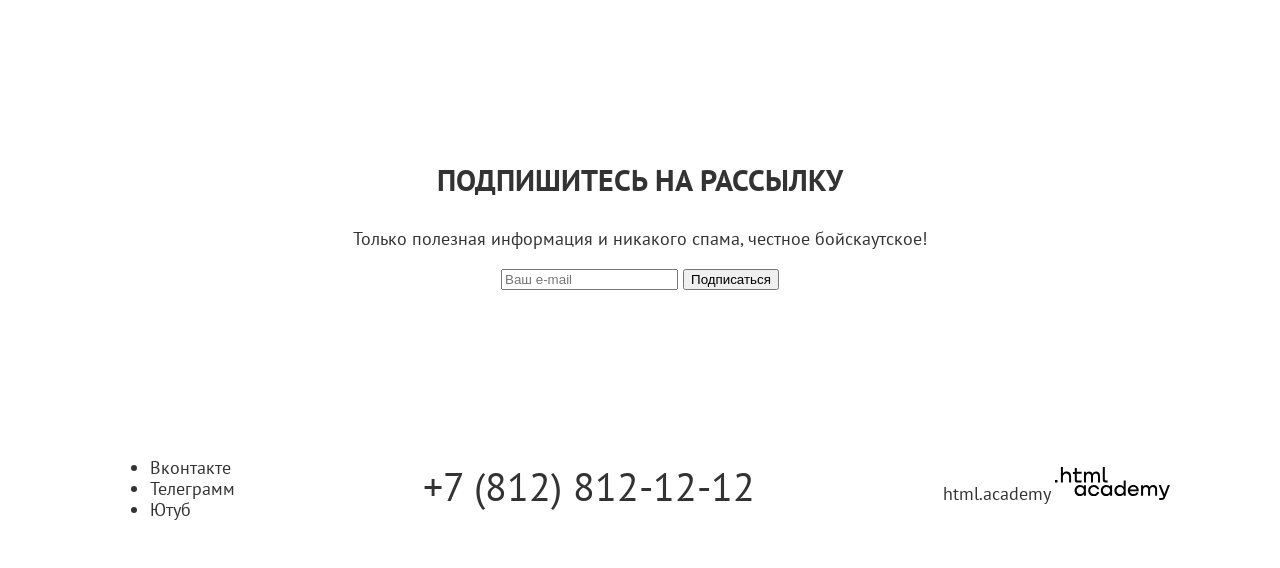
==== commit 34264e39: "Update catalog.html" ====
--- a/catalog.html
+++ b/catalog.html
@@ -133,12 +133,12 @@
               </span>
             </a>
           </li>
-          <li class="sort-list-item">
+          <li class="sort-product-item">
             <a href="catalog.html?view=card" class="sort-link">
               <span class="visually-hidden">Показать карточки</span>
             </a>
           </li>
-          <li class="sort-list-item">
+          <li class="sort-product-item">
             <a href="catalog.html?view=list" class="sort-link">
               <span class="visually-hidden">Показать списком</span>
             </a>
--- a/styles/styles.css
+++ b/styles/styles.css
@@ -13,6 +13,21 @@
   src: url("../fonts/ptsans-700.woff2") format("woff2");
   font-display: swap;
 }
+
+/*
+.visually-hidden {
+  position: absolute;
+  width: 1px;
+  height: 1px;
+  margin: -1px;
+  padding: 0;
+  border: 0;
+  clip: rect(0 0 0 0);
+  overflow: hidden;
+}
+*/
+
+
 
 html {
   height: 100%;
@@ -40,6 +55,8 @@
   margin: 0 auto;
 }
 
+/*HEADER*/
+
 .hero-page {
   background-color: #ffffff;
   color: #333333;
@@ -51,6 +68,7 @@
 a.logo{
 display: block;
 margin-bottom: -8px;
+position: relative;
 
 }
 
@@ -99,6 +117,12 @@
 
 }
 
+.navigation-user-iterm-link{
+  min-width: 44px;
+  min-height: 64px;
+}
+
+/*Приветственная страница с фоном*/
 
 .page-welcome {
   padding-top: 5px;
@@ -112,6 +136,8 @@
 
 
 }
+
+/*Преимущества*/
 
 .advanteges-head {
   font-family: "PT Sans";
@@ -139,12 +165,12 @@
   padding-left:0;
   display:flex;
   flex-wrap: wrap;
-
   }
 
+
 .advanteges-item {
-  background-color:#68a2ca4d;
   color:#333333;
+  background-color:rgba(131, 179, 211, 0.12);
   width:400px;
   height: 385px;
   text-align:center;
@@ -152,8 +178,14 @@
 
 }
 
+.advanteges-even{
+  background-color:rgba(131, 179, 211, 0.20);
+}
+
+
 .city-sedona{
   width:400px
+
 }
 
 .advanteges-description {
@@ -162,7 +194,12 @@
   font-size: 24px;
   line-height: 28px;
   text-transform: uppercase;
-  color: #333333
+  color: #333333;
+  padding-top: 102px;
+  padding-bottom: 30px;
+  padding-left:28px;
+  padding-right:28px;
+
 }
 
 .advanteges-description-text {
@@ -171,6 +208,10 @@
   font-size: 18px;
   line-height: 21px;
   color: #333333;
+  padding-top: 30px;
+  padding-bottom: 112px;
+  padding-left:85px;
+  padding-right:85px;
 }
 
 .advanteges-title {
@@ -180,66 +221,88 @@
   line-height: 28px;
   color: #ffffff;
   text-transform: uppercase;
-
-}
-
-.advanteges-text {
+  padding-top: 102px;
+  padding-right: 112px;
+  padding-left: 112px;
+  padding-bottom: 30px
+
+}
+
+.advanteges-text{
+  font-family: "PT Sans";
+  font-size: 18px;
+  line-height: 21px;
+  padding: 30px 85px;
+}
+
+.photo-bridge{
+  width: 400px;
+  height: 385px
+}
+
+.advantages-bridge-title {
+  font-family: "PT Sans";
+  font-weight: 700;
+  font-size: 24px;
+  line-height: 28px;
+  text-transform: uppercase;
+  color: #ffffff;
+  padding-top: 102px;
+  padding-right: 112px;
+  padding-left: 112px;
+  text-align: center;
+  margin-bottom: 30px;
+}
+
+.advantages-bridge-text {
   font-family: "PT Sans";
   font-weight: 400;
   font-size: 18px;
   line-height: 21px;
   color: #ffffff;
-
-}
+  text-align: center;
+  padding-top: 30px;
+  padding-bottom: 102px;
+  padding-left: 85px;
+  padding-right: 85px;
+
+}
+
+.advanteges-item{
+ text-align: center;
+}
+
+.advanteges-item-city {
+  background-color: #82b3d3;
+  color: #ffffff;
+  display: flex;
+  text-align: center;
+}
+
+.advanteges-item-bridge {
+  background-color: #82b3d3;
+  color: #ffffff;
+  display:flex;
+
+}
+
+/*Сервис*/
 
 .services-list{
   display: flex;
   text-align: center;
-  margin:0;
-  padding:0;
+  margin: 0;
   list-style: none;
   min-height: 385px;
   flex-wrap: wrap;
+  padding: 0;
+
+
 }
 
 .services-item{
-  width:400px
-}
-
-.advanteges-item{
- text-align: center;
-}
-
-
-.advanteges-item-city {
-  background-color: #82b3d3;
-  color: #ffffff;
-  display: flex;
-  text-align: center;
-}
-
-.advanteges-item-bridge {
-  background-color: #82b3d3;
-  color: #ffffff;
-  display:flex;
-
-}
-
-.advantages-bridge {
-  font-family: "PT Sans";
-  font-weight: 700;
-  font-size: 24px;
-  line-height: 28px;
-  text-transform: uppercase;
-  color: #ffffff;
-}
-
-.advantages-bridge-text {
-  font-family: "PT Sans";
-  font-weight: 400;
-  font-size: 24px;
-  line-height: 28px;
-  color: #ffffff
+  width:400px;
+  padding-top: 181px
 }
 
 .services-title {
@@ -276,6 +339,7 @@
   font-size: 18px;
   line-height: 21px;
   color: #333333;
+  padding:0 85px
 }
 
 .services-list li:nth-child(1){
@@ -354,8 +418,7 @@
   min-height: 415px;}
 
 .title-newslatter {
-  gap:20px;
-  padding: 0;
+  padding-top: 96px;
   font-size: 30px;
   line-height: 36px;
   font-weight: 700;
@@ -364,7 +427,7 @@
 }
 .information-newslatter{
   margin:0 auto;
-  padding:0;
+  padding-bottom:54px;
   width: 475px;
   font-size: 22px;
   line-height: 26px;
@@ -412,21 +475,97 @@
 .inner-header-title{
 font-size: 60px;
 line-height: 78px;
+margin-bottom: 8px;
+width:495px;
+height:78px;
+
 }
 
 .breadcrumbs{
   display: flex;
   list-style: none;
-  gap:10px
-}
-
-.filter-service{
-  display:flex;
-}
-
-.filter-price{
-  display:flex
-}
+  gap:10px;
+  margin-bottom: 40px;
+  padding:0;
+
+}
+
+.catalog-filters{
+  display: flex;
+}
+
+.catalog-filer-title{
+  font-size: 20px;
+  line-height: 24px;
+  font-weight: 700;
+
+}
+
+.infrastructyre-filter{
+  padding: 0;
+  margin-inline: 0;
+  margin-right: 70px;
+  width: 150px;
+  height: 157px;
+  border: none
+}
+
+.infrastructyre-item{
+  margin-bottom: 16px;
+  padding-left: 0;
+}
+
+.infrastructyre-list{
+list-style: none;
+padding:0;
+width:112px;
+height:101px
+
+}
+
+.housing-filter{
+  margin-right: 140px;
+  width: 150px;
+  height: 157px;
+  border: none
+}
+
+.housing-list{
+  list-style: none;
+  padding:0;
+  width:141px;
+  height:101px
+}
+
+.housing-item{
+   margin-bottom: 16px;
+   padding-left: 0;
+}
+
+.catalog-filter-title {
+  font-size: 20px;
+  line-height: 24px;
+  font-weight: 700;
+  padding-bottom: 32px
+
+}
+
+.price-filter{
+  display: flex;
+  border:none;
+  margin-left:70px
+}
+
+.control-input-from{
+  width:143px;
+  height:48px
+}
+
+.control-input-to{
+  width:143px;
+  height:48px
+}
+
 
 .header-inner {
   color: #ffffff;
@@ -435,8 +574,16 @@
   background-repeat: no-repeat;
   background-size: cover;
   min-height: 377px;
-  padding-top:35px;
-  padding-bottom:70px;
+  padding:35px 70px
+
+}
+
+.select-control{
+  width:292px;
+  height:49px
+}
+
+.name-hotels{
   padding-right:70px;
   padding-left:70px
 }
@@ -449,8 +596,9 @@
   height:36px;
   font-size:16px;
   line-height:20px;
-  align-self: center;
-  padding: 50 8px;
+  font-weight: 700;
+
+
   }
 .button-reset{
   border: none;
@@ -511,7 +659,7 @@
 .pagination {
   display: flex;
   width: 400px;
-  justify-content: space-between;
+  gap:8px;
   list-style:none;
   align-items: center;
   margin-bottom:40px
@@ -528,7 +676,8 @@
   box-sizing: border-box;
   font-weight: 700;
   align-items: center;
-  line-height: 60px
+  line-height: 60px;
+
 
  }
 
@@ -564,9 +713,18 @@
 
 .sorting{
   display:flex;
-  align-items: center;
+  align-items:center;
   justify-content: space-between;
   width:1060px;
+
+}
+
+.found-hotels{
+  text-transform: uppercase;
+  font-size:30px;
+  line-height: 36px;
+  width: 340px;
+  height:36px;
 
 }
 
@@ -574,13 +732,33 @@
   display:flex;
   flex-wrap: wrap;
   list-style:none;
+  gap:20px;
+  padding-left:0
+}
+
+.sorting-product{
+  display:flex;
+  list-style-type: none;
+  gap:8px
+
+}
+
+
+
+.sort-list-item{
+  min-width: 48px;
+  min-height: 48px;
+}
+
+.sort-link{
+  display:block
 }
 
 .hotel{
-  width: 380px;
-  height: 438px;
-  gap: 20px
-}
+  width: 340px;
+  min-height: 438px;
+ }
+
 .footer-container{
   display: flex;
   justify-content: space-between;
@@ -595,5 +773,4 @@
   font-size: 40px;
   line-height:40px;
   color: #333333;
-
-}
+}
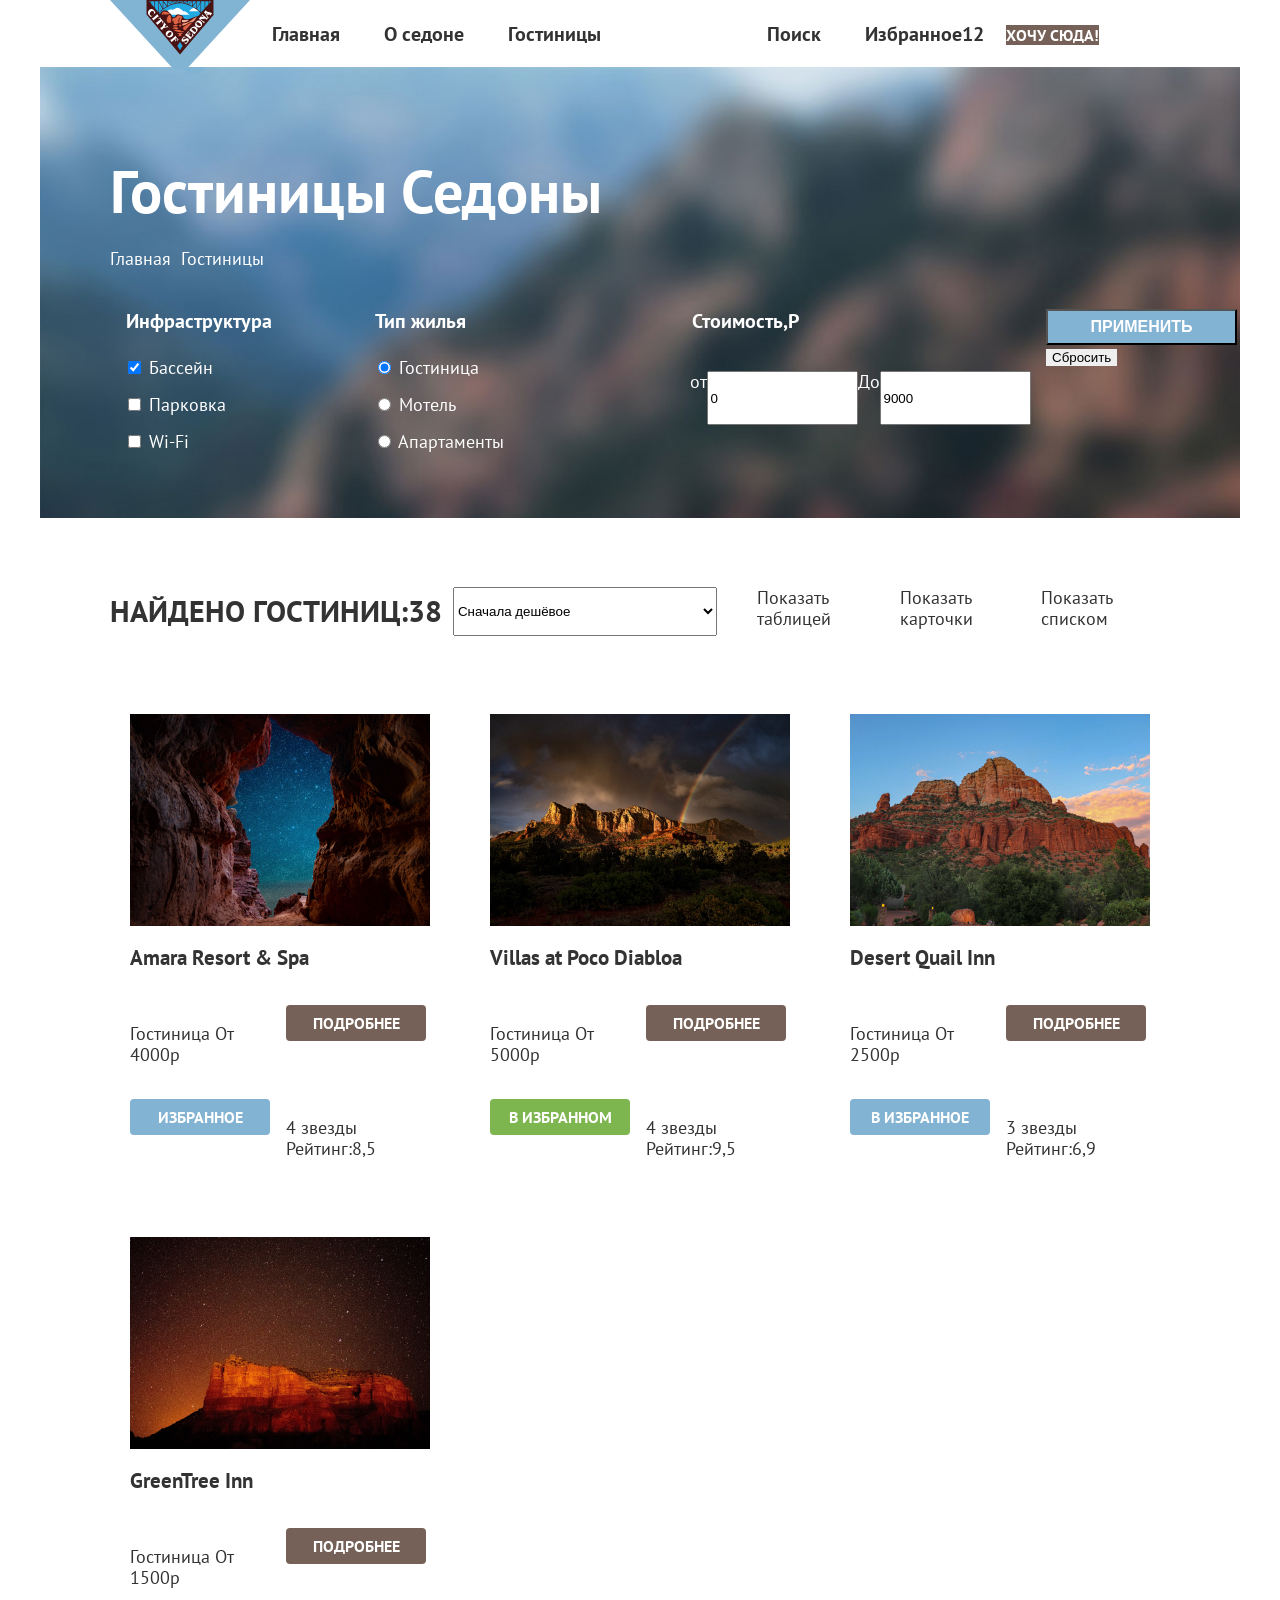
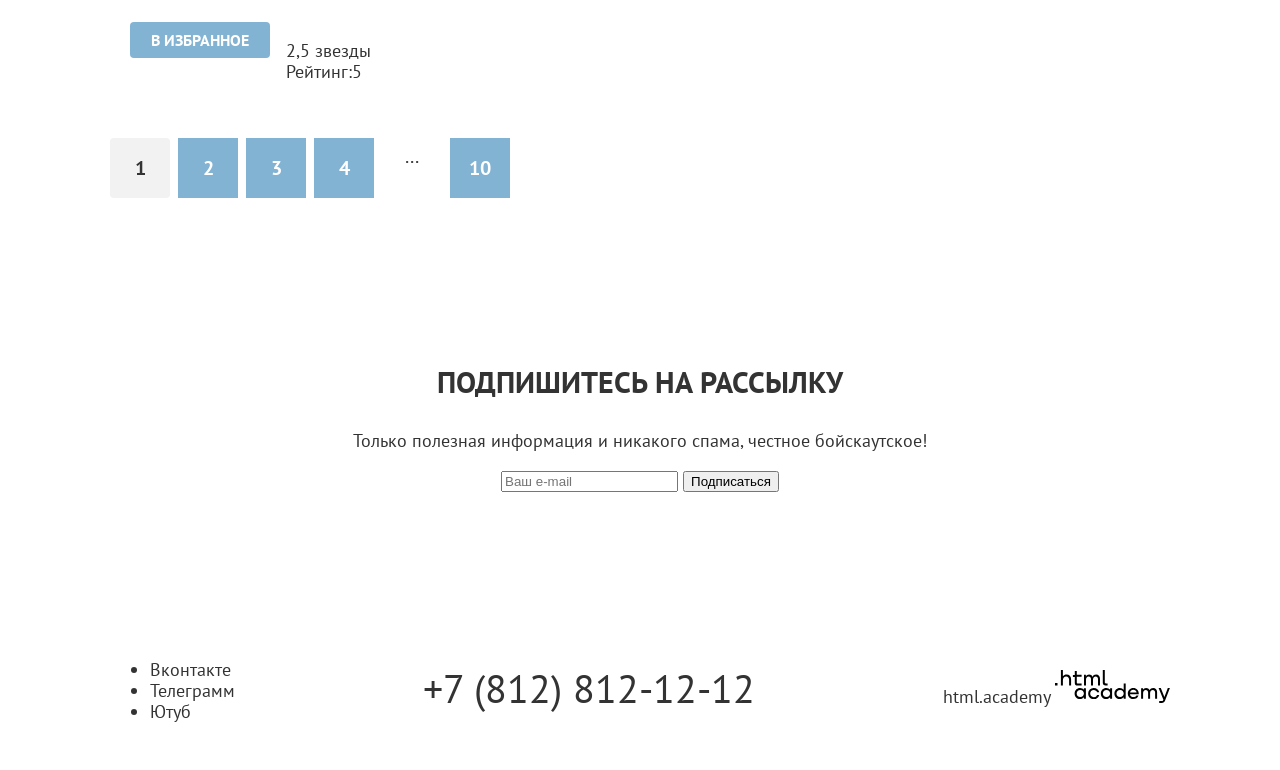
==== commit dd870a13: "начало работы с гридами" ====
--- a/catalog.html
+++ b/catalog.html
@@ -23,16 +23,17 @@
             <a class="navigation-link" href="catalog.html">Гостиницы</a>
           </li>
           </ul>
-          <ul class="navigation-user">
-         <li class="navigation-user-iterm">
-        <a class="navigation-user-iterm-link" href="#"></a>
+          <ul class="navigation-list navigation-user">
+         <li class="navigation-iterm">
+        <a class="navigation-link" href="#">
         <span class="visually-hidden">Поиск</span>
+        </a>
         </li>
-          <li class="navigation-list-user">
+          <li class="navigation-iterm">
             <a class="navigation-link" href="#">
               <span class="visually-hidden">Избранное12</span>
             </a>
-           <li class="navigation-user-iterm">
+           <li class="navigation-iterm">
             <a href="#"  class="button-want">Хочу сюда!</a>
         </li>
         </ul>
@@ -145,62 +146,70 @@
           </li>
         </ul>
         </div>
-        <ul class="seaching-list">
-          <li class="hotel">
+        <ul class="hotel-list">
+          <li class="hotel-card">
             <a href="#" class="hotel-card-image-link">
               <img src="images/amara-resort-spa.jpg" width="300" height="212" alt="Amara Resort & Spa">
               <h3 class="hotel-name">Amara Resort & Spa</h3>
             </a>
+            <p class="hotel-description">
             <span class="type">Гостиница</span>
             <span class="price">От 4000р</span>
+            </p>
             <a href="#" class="button-brown">Подробнее</a>
             <button class="button-blue" type="button">Избранное</button>
-            <div class="hotel-card-rating">
-              <span class="visually-hidden">Статус гостиницы-4 звезды</span>
+            <p class="hotel-card-rating">
+              <span class="visually-hidden">4 звезды</span>
               <span class="grade">Рейтинг:8,5</span>
-            </div>
-          </li>
-          <li class="hotel">
-            <a href="#" class="hotel-image-link">
+            </p>
+          </li>
+          <li class="hotel-card">
+            <a href="#" class="hotel-card-image-link">
              <img src="images/villas-at-poco.jpg" width="300" height="212" alt="Villas at Poco Diabloa">
               <h3 class="hotel-name">Villas at Poco Diabloa</h3>
             </a>
+            <p class="hotel-description">
             <span class="type">Гостиница</span>
             <span class="price">От 5000р</span>
+            </p>
             <a href="#" class="button-brown">Подробнее</a>
             <button class="button-green" type="button">В избранном</button>
-            <div class="hotel-card-rating">
-              <span class="visually-hidden">Статус гостиницы-4 звезды</span>
+            <p class="hotel-card-rating">
+              <span class="visually-hidden">4 звезды</span>
               <span class="grade">Рейтинг:9,5</span>
-            </div>
-          </li>
-          <li class="hotel">
-            <a href="#" class="hotel-image-link">
+            </p>
+          </li>
+          <li class="hotel-card">
+            <a href="#" class="hotel-card-image-link">
               <img src="images/desert-quail.jpg" width="300" height="212" alt="Desert Quail Inn">
               <h3 class="hotel-name">Desert Quail Inn</h3>
             </a>
+            <p class="hotel-description">
             <span class="type">Гостиница</span>
             <span class="price">От 2500р</span>
+            </p>
             <a href="#" class="button-brown">Подробнее</a>
             <button class="button-blue" type="button">В избранноe</button>
-            <div class="hotel-rating">
-              <span class="visually-hidden">Статус гостиницы-3 звезды</span>
+            <p class="hotel-rating">
+              <span class="visually-hidden">3 звезды</span>
               <span class="grade">Рейтинг:6,9</span>
-            </div>
-          </li>
-          <li class="hotel">
-            <a href="#" class="hotel-image-link">
+            </p>
+          </li>
+          <li class="hotel-card">
+            <a href="#" class="hotel-card-image-link">
               <img src="images/greentree.jpg" width="300" height="212" alt="GreenTree Inn">
               <h3 class="hotel-card-name">GreenTree Inn</h3>
             </a>
+            <p class="hotel-description">
             <span class="type">Гостиница</span>
             <span class="price">От 1500р</span>
+            </p>
             <a href="#" class="button-brown">Подробнее</a>
             <button class="button-blue" type="button">В избранноe</button>
-            <div class="hotel-rating">
-              <span class="visually-hidden">Статус гостиницы-2,5 звезды</span>
+            <p class="hotel-rating">
+              <span class="visually-hidden">2,5 звезды</span>
               <span class="grade">Рейтинг:5</span>
-            </div>
+            </p>
           </li>
         </ul>
         <ul class="pagination">
--- a/styles/styles.css
+++ b/styles/styles.css
@@ -25,8 +25,8 @@
   clip: rect(0 0 0 0);
   overflow: hidden;
 }
+
 */
-
 
 
 html {
@@ -72,6 +72,8 @@
 
 }
 
+/*Навигация*/
+
 .navigation{
   font-family: "PT Sans", sans-serif;
   font-size: 20px;
@@ -81,6 +83,7 @@
   display:flex;
   justify-content: space-between;
   align-items: center;
+  width:1060px
   }
 
 .navigation-list{
@@ -89,7 +92,6 @@
 list-style: none;
 margin: 0;
 padding: 0;
-justify-content: flex-start;
 width:510px
 
 }
@@ -102,25 +104,21 @@
   margin: 0;
   padding: 0;
   align-items: center;
-
-}
-
-
-.navigation-iterm{
-margin:0;
-padding: 20px 12px;
-}
-
-.navigation-user-iterm{
-padding: 20px 22px;
-margin:0
-
-}
-
-.navigation-user-iterm-link{
-  min-width: 44px;
-  min-height: 64px;
-}
+  padding-left:70px
+  }
+
+
+.navigation-link{
+  display:block;
+  padding: 20px 22px;
+}
+
+.link-search .link-favorite{
+  width:44px;
+  height:64px
+}
+
+
 
 /*Приветственная страница с фоном*/
 
@@ -502,39 +500,36 @@
 }
 
 .infrastructyre-filter{
-  padding: 0;
   margin-inline: 0;
+  margin-right: 70px;
+  width: 150px;
+  border: none
+}
+
+.infrastructyre-item{
+  margin-bottom: 16px;
+  padding-left: 0;
+}
+
+.infrastructyre-list{
+list-style: none;
+padding:0;
+width:112px;
+
+
+}
+
+.housing-filter{
   margin-right: 70px;
   width: 150px;
   height: 157px;
   border: none
 }
 
-.infrastructyre-item{
-  margin-bottom: 16px;
-  padding-left: 0;
-}
-
-.infrastructyre-list{
-list-style: none;
-padding:0;
-width:112px;
-height:101px
-
-}
-
-.housing-filter{
-  margin-right: 140px;
-  width: 150px;
-  height: 157px;
-  border: none
-}
-
 .housing-list{
   list-style: none;
   padding:0;
-  width:141px;
-  height:101px
+  width:150px;
 }
 
 .housing-item{
@@ -620,7 +615,6 @@
 
 .button-brown {
   font-family: "PT Sans";
-  text-align: center;
   font-weight: 700;
   font-size: 16px;
   line-height: 20px;
@@ -629,6 +623,11 @@
   text-transform: uppercase;
   background-color: #756157;
   color: #ffffff;
+  display: inline-block;
+  border-radius: 4px;
+  text-align: center;
+  align-content: center;
+
 }
 
 .button-blue {
@@ -642,6 +641,9 @@
   text-transform: uppercase;
   background-color: #82B3D3;
   color: #ffffff;
+  border: none;
+  border-radius: 4px;
+  display: inline-block;
 }
 
 .button-green {
@@ -655,6 +657,9 @@
   text-transform: uppercase;
   background-color: #7DB54F;
   color: #ffffff;
+  border-radius: 4px;
+  border: none;
+  display: inline-block;
 }
 .pagination {
   display: flex;
@@ -662,7 +667,8 @@
   gap:8px;
   list-style:none;
   align-items: center;
-  margin-bottom:40px
+  margin-bottom:40px;
+  padding-left: 0;
 }
 .pagination-link {
   color: #ffffff;
@@ -716,6 +722,8 @@
   align-items:center;
   justify-content: space-between;
   width:1060px;
+  margin-top:50px;
+  margin-bottom:40px
 
 }
 
@@ -723,17 +731,39 @@
   text-transform: uppercase;
   font-size:30px;
   line-height: 36px;
-  width: 340px;
-  height:36px;
-
-}
-
-.seaching-list{
-  display:flex;
+  width: 380px;
+
+
+}
+
+
+/*Карточка*/
+
+.hotel-list{
+  display:grid;
+  grid-template-columns: repeat(3,340px);
   flex-wrap: wrap;
   list-style:none;
   gap:20px;
   padding-left:0
+
+
+}
+
+
+.hotel-card{
+  width:340px;
+  min-height: 438px;
+  display: grid;
+  grid-template-columns: repeat(2, 140px);
+  gap:16px;
+  padding:20px
+
+ }
+
+ .hotel-card-image-link{
+  display:grid;
+  grid-column: 1/-1;
 }
 
 .sorting-product{
@@ -743,21 +773,13 @@
 
 }
 
-
-
-.sort-list-item{
+.sort-link{
+  display:block;
   min-width: 48px;
-  min-height: 48px;
-}
-
-.sort-link{
-  display:block
-}
-
-.hotel{
-  width: 340px;
-  min-height: 438px;
- }
+  min-height:48px
+}
+
+
 
 .footer-container{
   display: flex;
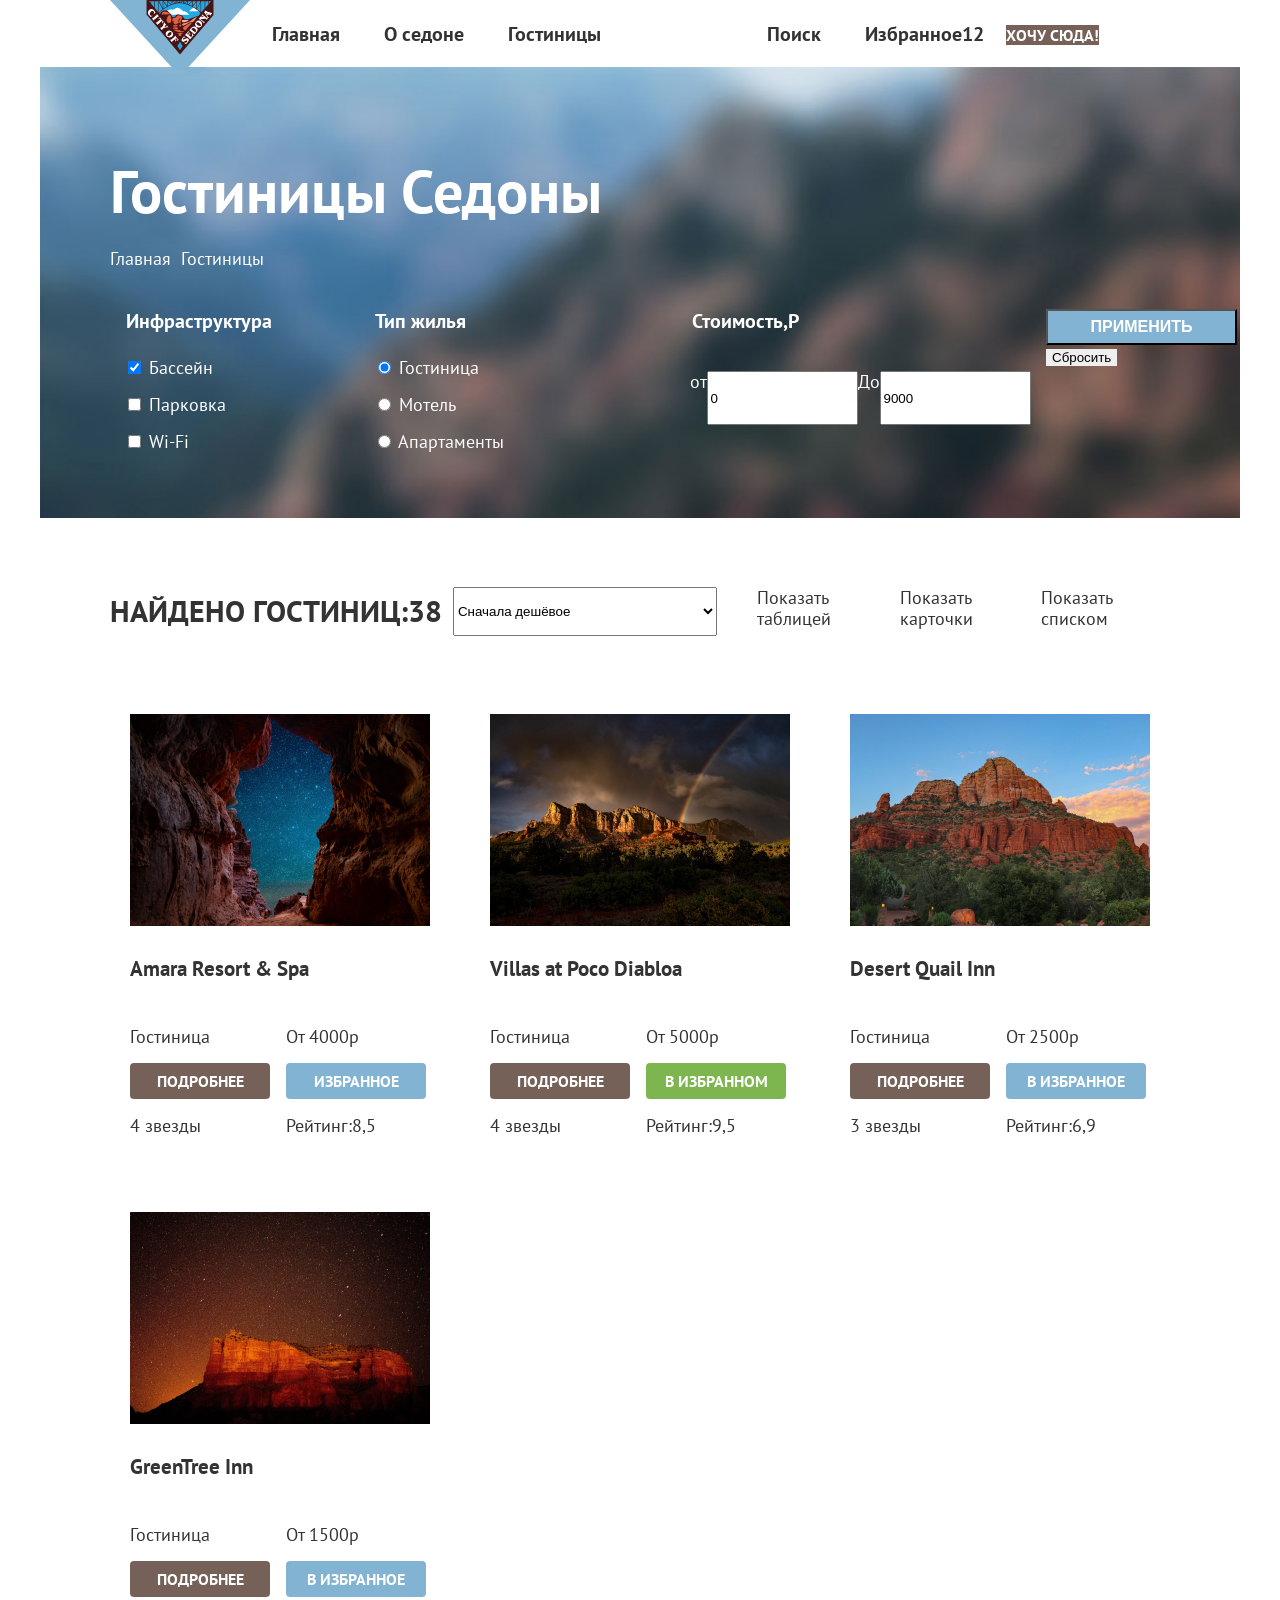
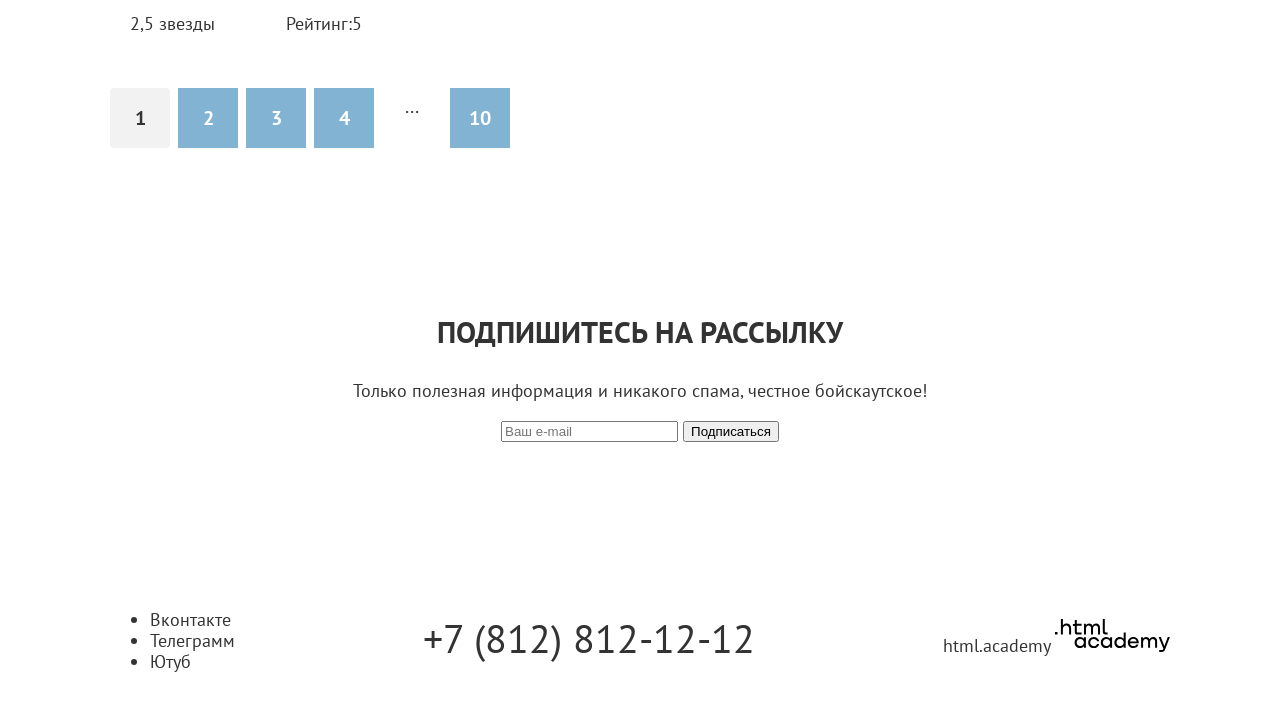
==== commit 9c3762b5: "Update catalog.html" ====
--- a/catalog.html
+++ b/catalog.html
@@ -152,64 +152,60 @@
               <img src="images/amara-resort-spa.jpg" width="300" height="212" alt="Amara Resort & Spa">
               <h3 class="hotel-name">Amara Resort & Spa</h3>
             </a>
-            <p class="hotel-description">
             <span class="type">Гостиница</span>
             <span class="price">От 4000р</span>
-            </p>
             <a href="#" class="button-brown">Подробнее</a>
             <button class="button-blue" type="button">Избранное</button>
-            <p class="hotel-card-rating">
-              <span class="visually-hidden">4 звезды</span>
+             <span class="visually-hidden">4 звезды</span>
               <span class="grade">Рейтинг:8,5</span>
-            </p>
-          </li>
+            </li>
           <li class="hotel-card">
             <a href="#" class="hotel-card-image-link">
              <img src="images/villas-at-poco.jpg" width="300" height="212" alt="Villas at Poco Diabloa">
               <h3 class="hotel-name">Villas at Poco Diabloa</h3>
             </a>
-            <p class="hotel-description">
+            
             <span class="type">Гостиница</span>
             <span class="price">От 5000р</span>
-            </p>
+            
             <a href="#" class="button-brown">Подробнее</a>
             <button class="button-green" type="button">В избранном</button>
-            <p class="hotel-card-rating">
+           
               <span class="visually-hidden">4 звезды</span>
               <span class="grade">Рейтинг:9,5</span>
-            </p>
+           
           </li>
           <li class="hotel-card">
             <a href="#" class="hotel-card-image-link">
               <img src="images/desert-quail.jpg" width="300" height="212" alt="Desert Quail Inn">
               <h3 class="hotel-name">Desert Quail Inn</h3>
             </a>
-            <p class="hotel-description">
+            
             <span class="type">Гостиница</span>
             <span class="price">От 2500р</span>
-            </p>
+           
             <a href="#" class="button-brown">Подробнее</a>
             <button class="button-blue" type="button">В избранноe</button>
-            <p class="hotel-rating">
+            
               <span class="visually-hidden">3 звезды</span>
               <span class="grade">Рейтинг:6,9</span>
-            </p>
+           
           </li>
           <li class="hotel-card">
             <a href="#" class="hotel-card-image-link">
               <img src="images/greentree.jpg" width="300" height="212" alt="GreenTree Inn">
               <h3 class="hotel-card-name">GreenTree Inn</h3>
             </a>
-            <p class="hotel-description">
+            
             <span class="type">Гостиница</span>
             <span class="price">От 1500р</span>
-            </p>
+            
             <a href="#" class="button-brown">Подробнее</a>
             <button class="button-blue" type="button">В избранноe</button>
-            <p class="hotel-rating">
+            
               <span class="visually-hidden">2,5 звезды</span>
               <span class="grade">Рейтинг:5</span>
-            </p>
+          
           </li>
         </ul>
         <ul class="pagination">
--- a/styles/styles.css
+++ b/styles/styles.css
@@ -757,7 +757,8 @@
   display: grid;
   grid-template-columns: repeat(2, 140px);
   gap:16px;
-  padding:20px
+  padding:20px;
+  grid-template-rows: auto min-content min-content min-content min-content;
 
  }
 
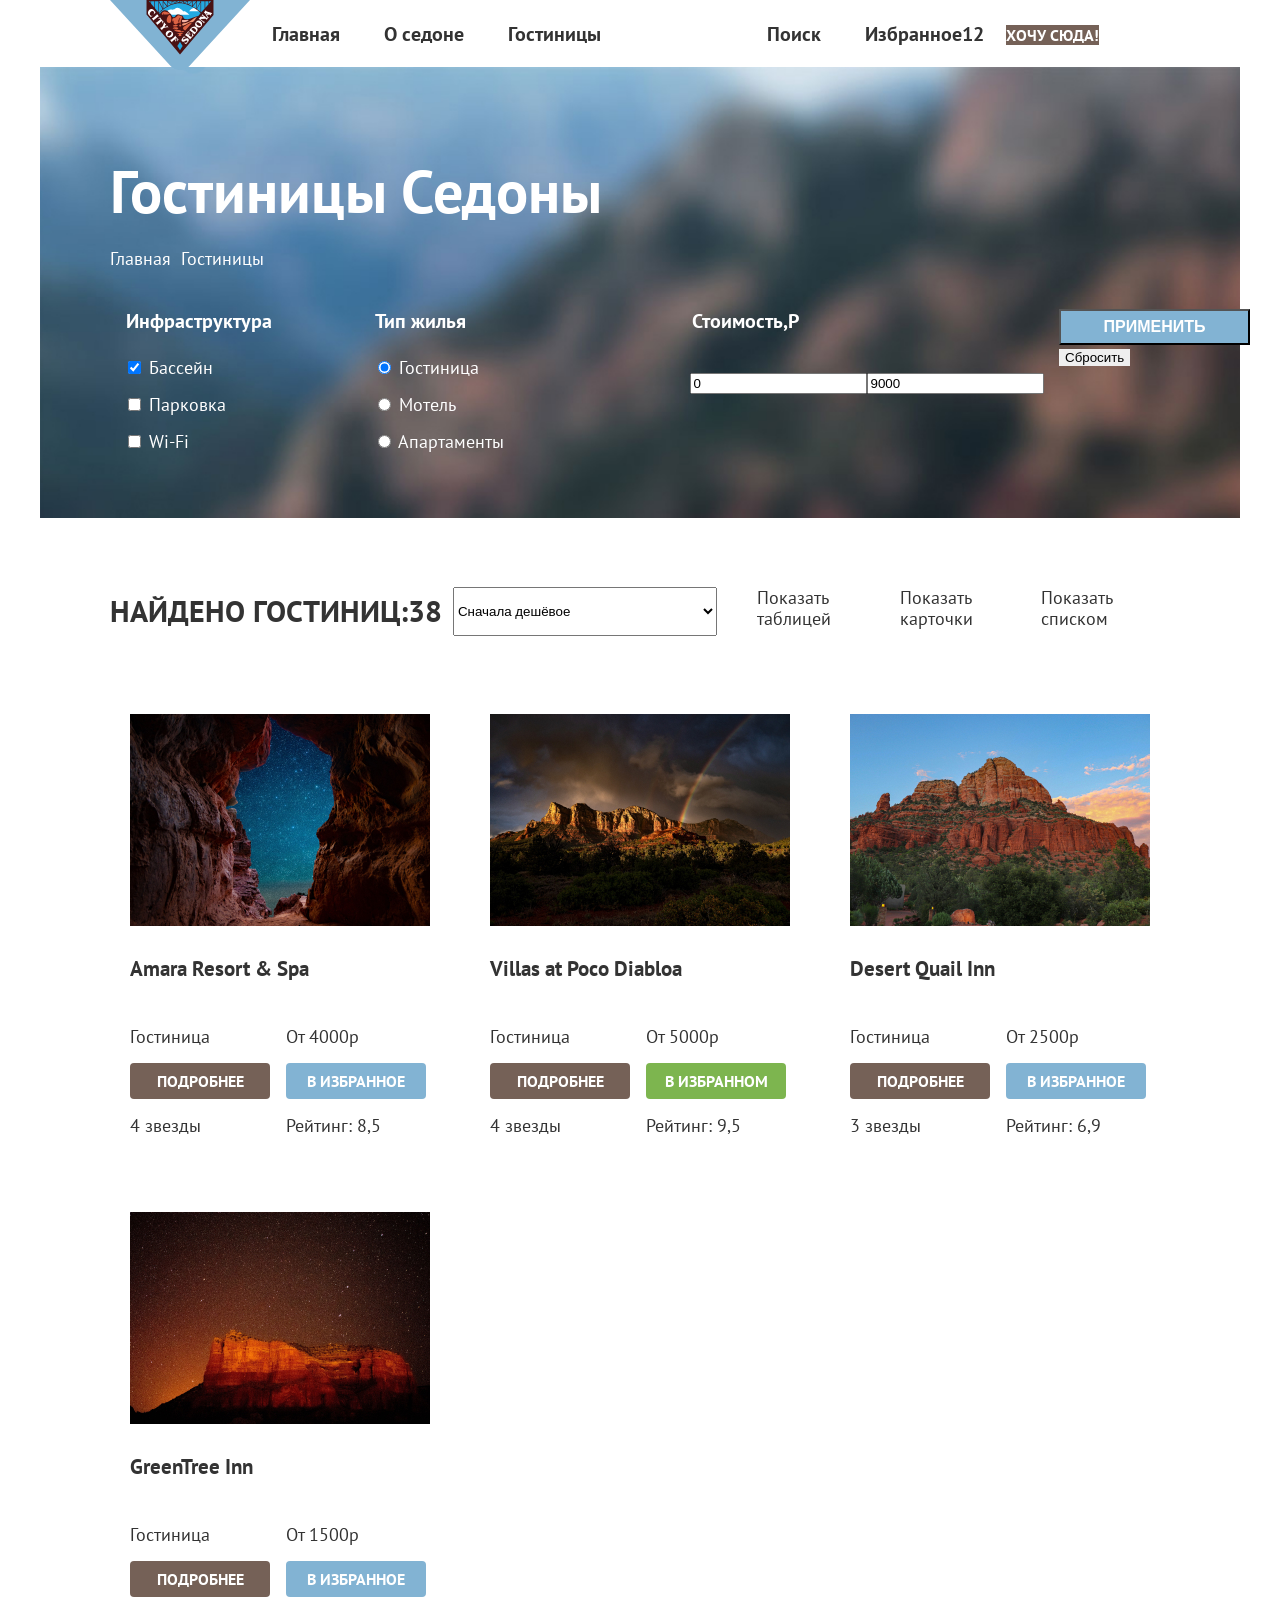
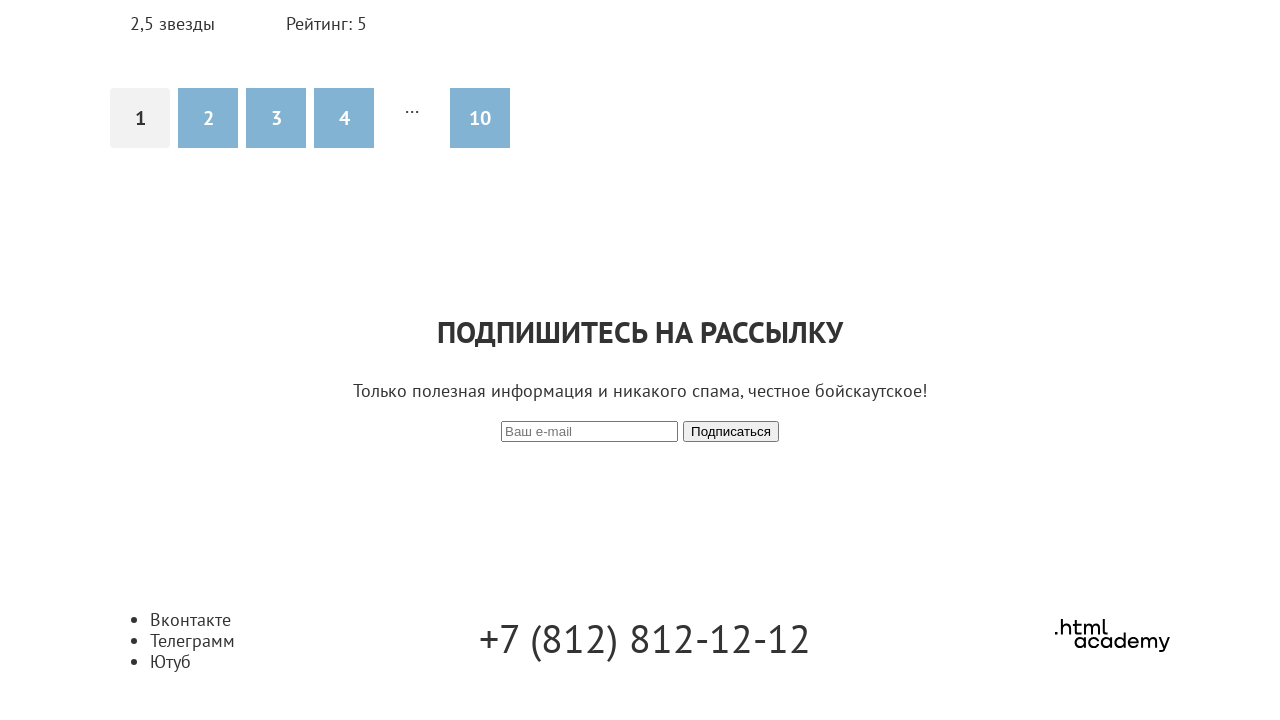
==== commit c7be3163: "сетки доработка" ====
--- a/catalog.html
+++ b/catalog.html
@@ -54,7 +54,7 @@
             </a>
           </li>
         </ul>
-        <form class="catalog-filters" action="https://echo.htmlacademy.ru/" method="get">
+          <form class="catalog-filters" action="https://echo.htmlacademy.ru/" method="get">
         <h2 class="visually hidden"></h2>
            <fieldset class="infrastructyre-filter">
             <legend class="catalog-filer-title">Инфраструктура
@@ -92,27 +92,29 @@
               </li>
               <li class="housing-item">
                 <label class="control">
-                  <input class="control-input" type="radio" name="product-group" value="Motel">
+                  <input  type="radio" name="product-group" value="Motel">
                   Мотель
                 </label>
               </li>
               <li class="housing-item">
                 <label class="control">
-                  <input class="control-input" type="radio" name="product-group" value="Appart">
+                  <input  type="radio" name="product-group" value="Appart">
                   Апартаменты
                 </label>
               </li>
             </ul>
           </fieldset>
             <fieldset class="price-filter">
-            <legend class="catalog-filter-title">Стоимость,Р
+            <legend class="catalog-filter-title"> Стоимость,Р
             </legend>
-            <label class="price-from">от</label>
-            <input class="control-input-from" type="number" name="price-from" id="price-from" value="0">
-            <label class="price-to">До</label>
-            <input class="control-input-to" type="number" name="price to" id="price-to" value="9000">
-          </fieldset>
-          <div>
+            <label> <!--от-->
+            <input type="number" name="price-from" id="price-from" value="0">
+            </label>
+            <label><!--до-->
+            <input type="number" name="price to" id="price-to" value="9000">
+            </label>
+             </fieldset>
+          <div class="submit-reset-filter">
           <button class="button-submit" type="submit">Применить</button>
           <button class="button-reset" type="reset">Сбросить</button>
           </div>
@@ -155,57 +157,46 @@
             <span class="type">Гостиница</span>
             <span class="price">От 4000р</span>
             <a href="#" class="button-brown">Подробнее</a>
-            <button class="button-blue" type="button">Избранное</button>
-             <span class="visually-hidden">4 звезды</span>
-              <span class="grade">Рейтинг:8,5</span>
-            </li>
+            <button class="button-blue" type="button">В Избранное</button>
+              <span class="visually-hidden">4 звезды</span>
+              <span class="grade">Рейтинг: 8,5</span>
+          </li>
           <li class="hotel-card">
             <a href="#" class="hotel-card-image-link">
              <img src="images/villas-at-poco.jpg" width="300" height="212" alt="Villas at Poco Diabloa">
               <h3 class="hotel-name">Villas at Poco Diabloa</h3>
             </a>
-            
             <span class="type">Гостиница</span>
             <span class="price">От 5000р</span>
-            
             <a href="#" class="button-brown">Подробнее</a>
             <button class="button-green" type="button">В избранном</button>
-           
               <span class="visually-hidden">4 звезды</span>
-              <span class="grade">Рейтинг:9,5</span>
-           
+              <span class="grade">Рейтинг: 9,5</span>
           </li>
           <li class="hotel-card">
             <a href="#" class="hotel-card-image-link">
               <img src="images/desert-quail.jpg" width="300" height="212" alt="Desert Quail Inn">
               <h3 class="hotel-name">Desert Quail Inn</h3>
             </a>
-            
             <span class="type">Гостиница</span>
             <span class="price">От 2500р</span>
-           
             <a href="#" class="button-brown">Подробнее</a>
             <button class="button-blue" type="button">В избранноe</button>
-            
               <span class="visually-hidden">3 звезды</span>
-              <span class="grade">Рейтинг:6,9</span>
-           
+              <span class="grade">Рейтинг: 6,9</span>
           </li>
           <li class="hotel-card">
             <a href="#" class="hotel-card-image-link">
               <img src="images/greentree.jpg" width="300" height="212" alt="GreenTree Inn">
               <h3 class="hotel-card-name">GreenTree Inn</h3>
             </a>
-            
             <span class="type">Гостиница</span>
             <span class="price">От 1500р</span>
-            
             <a href="#" class="button-brown">Подробнее</a>
             <button class="button-blue" type="button">В избранноe</button>
-            
               <span class="visually-hidden">2,5 звезды</span>
-              <span class="grade">Рейтинг:5</span>
-          
+              <span class="grade">Рейтинг: 5</span>
+
           </li>
         </ul>
         <ul class="pagination">
@@ -236,11 +227,11 @@
           <p class="section-text mailing-description-catalog">
             Только полезная информация и никакого спама, честное бойскаутское!
             </p>
-            <form class="subscribe-form-newslatter" action="https://echo.htmlacademy.ru/" method="post">
+            <form class="form-catalog-email"" action="https://echo.htmlacademy.ru/" method="post">
             <label class="visually-hidden" for="subscribe-email"></label>
-            <input class="subscribe-email" id="subscribe-email" type="email" name="subscribe-email"
+            <input class="your-mail-catalog" id="subscribe-email" type="email" name="subscribe-email"
               placeholder="Ваш e-mail" required>
-            <button class="subscribe-button-blue" type="submit">Подписаться</button>
+            <button class="subscribe-button" type="submit">Подписаться</button>
           </form>
         </section>
       </main>
@@ -266,11 +257,10 @@
         </ul>
       </section>
       <a class="phone-number" href="tel:78128121212"> +7 (812) 812-12-12</a>
-      <p class="html-academy">
-        <a class="htmlacademy-link" href="https://htmlacademy.ru/intensive/htmlcss">html.academy</a>
-        <img class="html-academy-logo" src="images/logo-htmlacademy.svg" width="115" height="33" alt="Логотип Академии">
-      </p>
-    </footer>
+      <a class="htmlacademy-link" href="https://htmlacademy.ru/intensive/htmlcss">
+      <img class="html-academy-logo" src="images/logo-htmlacademy.svg" width="115" height="33" alt="Логотип Академии">
+      </a>
+     </footer>
     </div>
     </body>
     </html>
